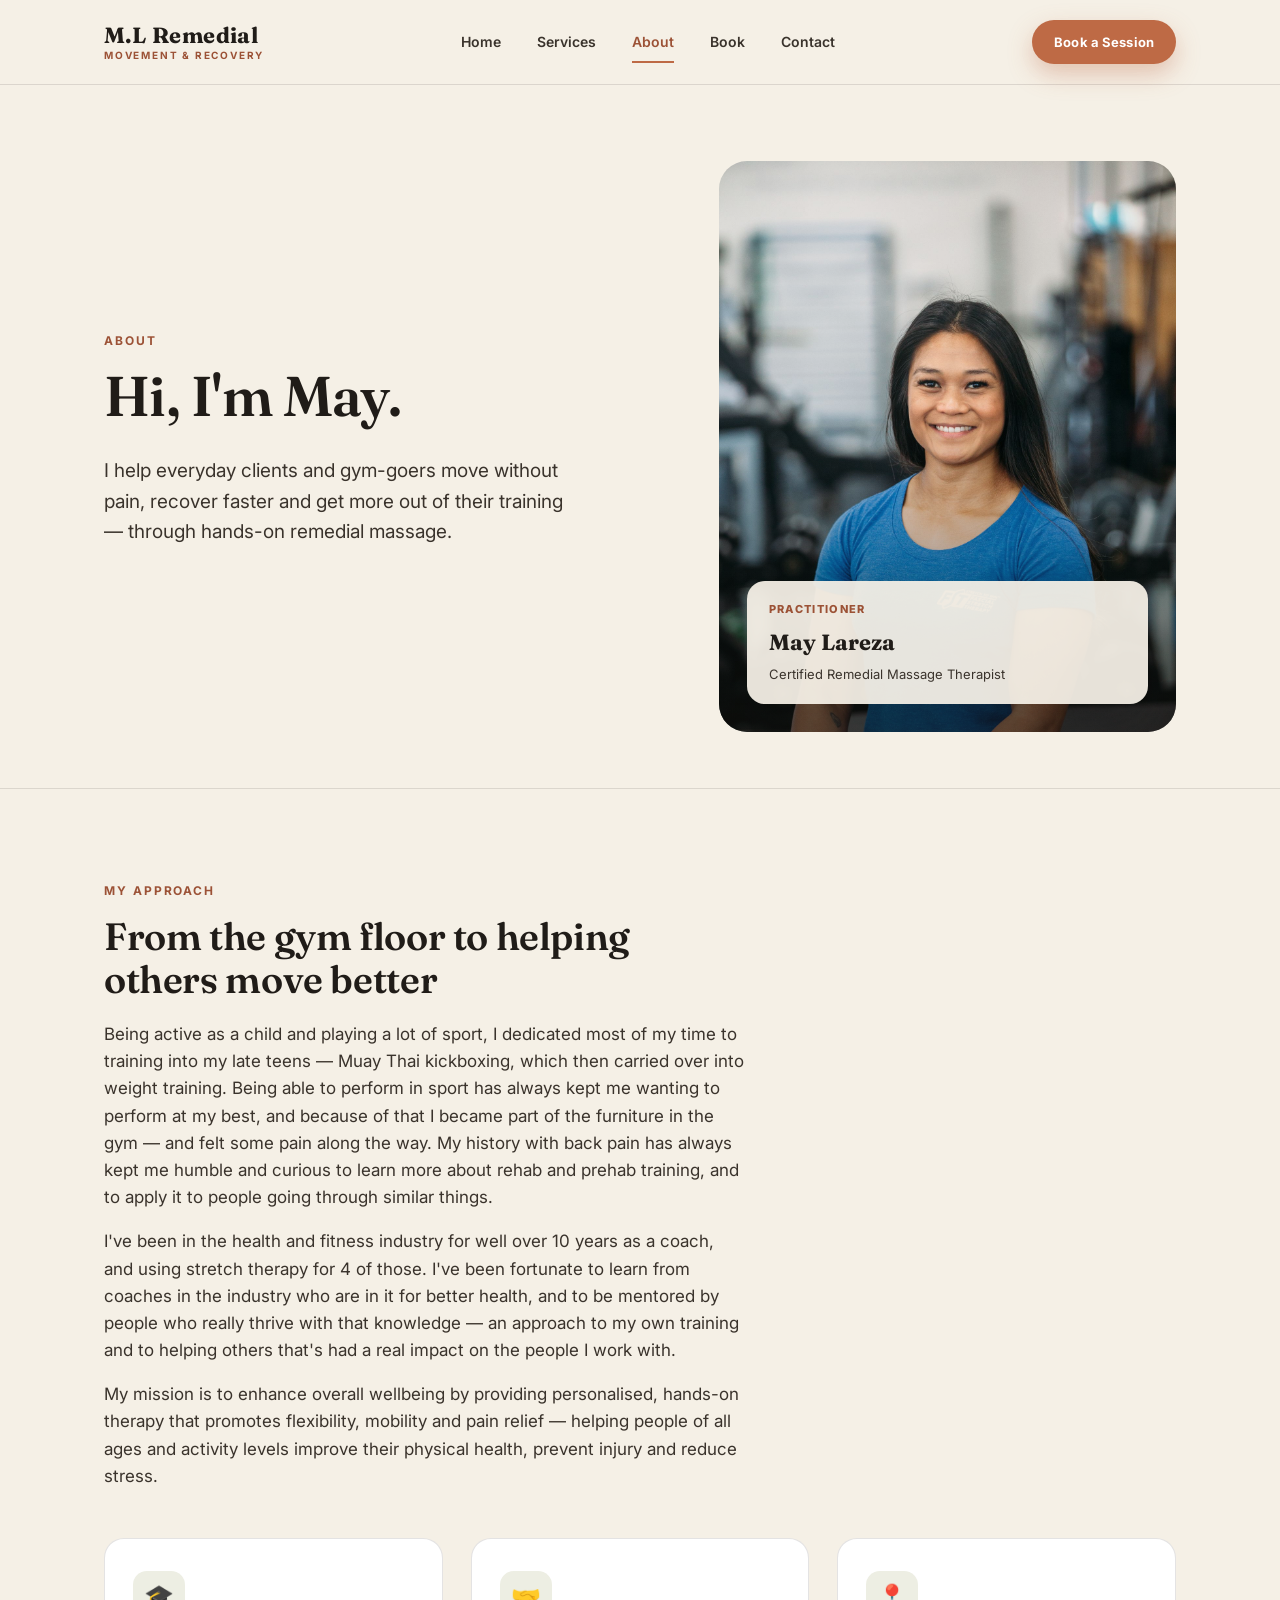
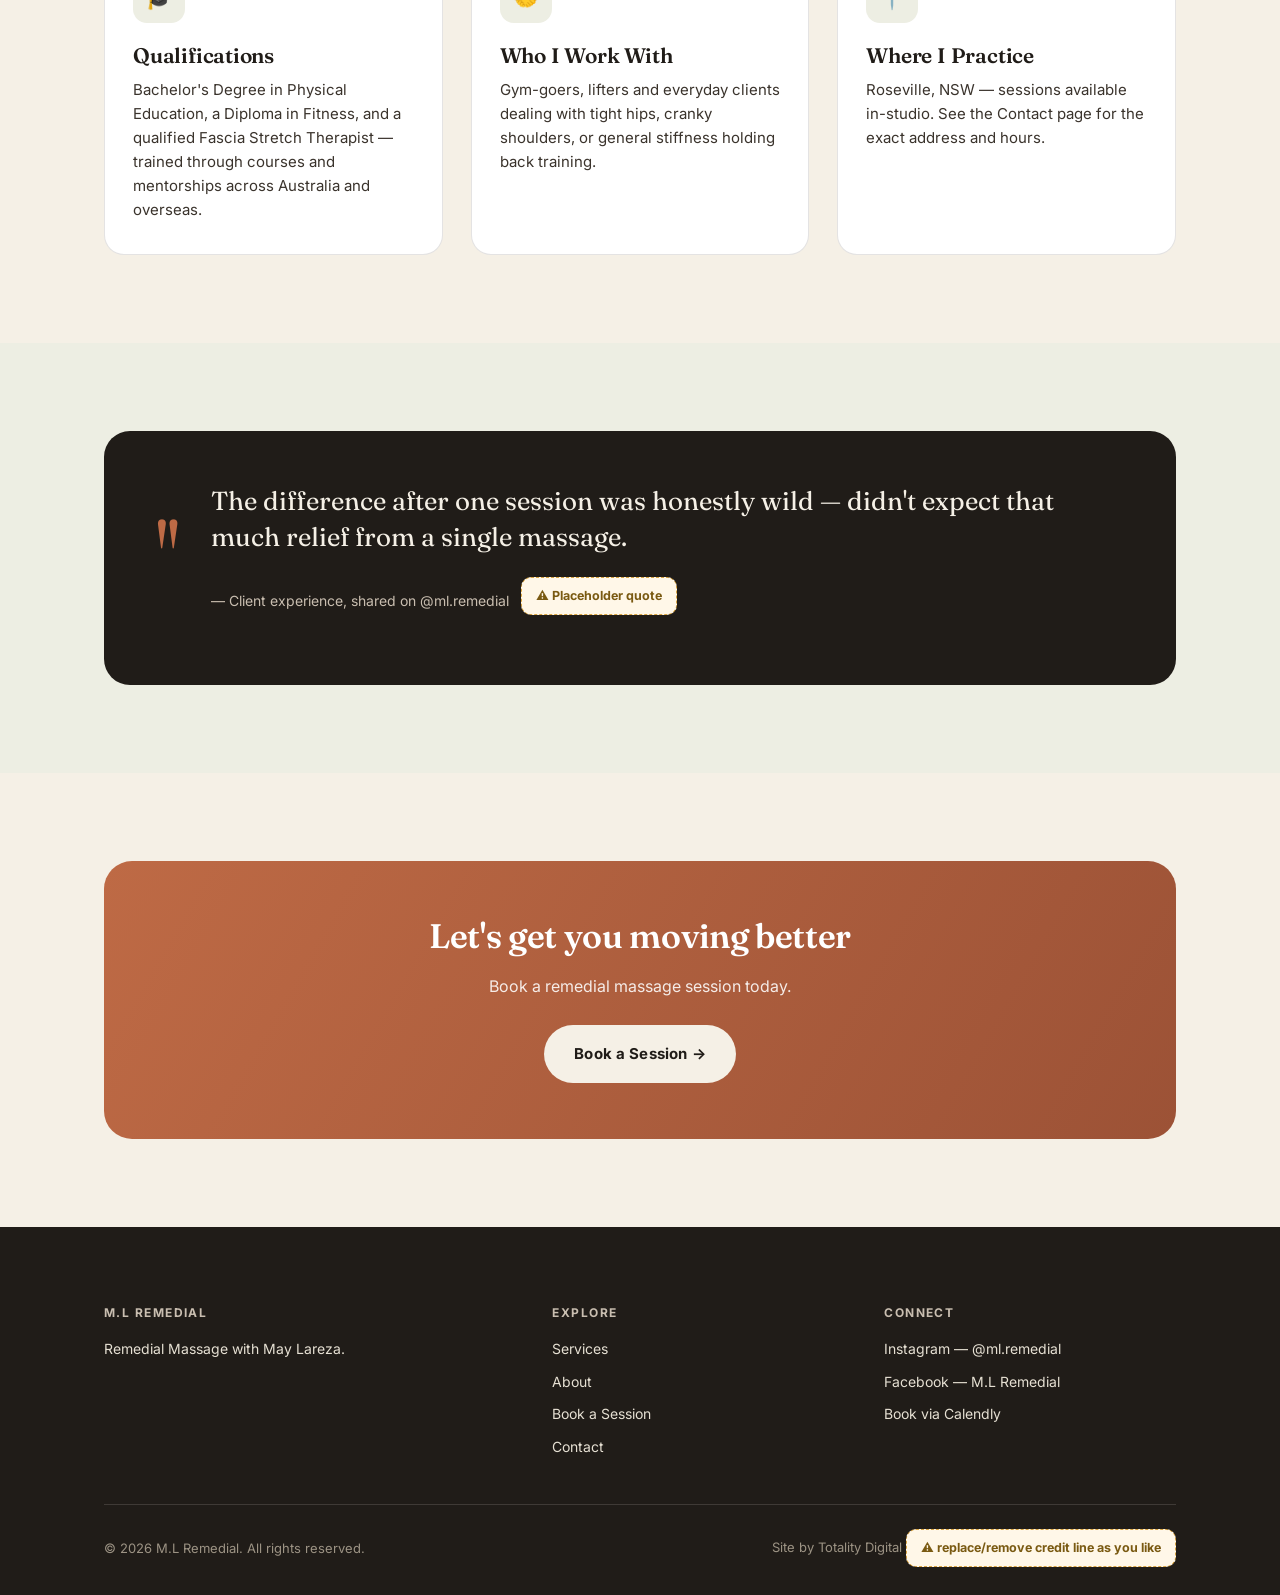
==== about.html @ e0b0c61e "Add May's real bio and real contact details" ====
<!DOCTYPE html>
<html lang="en">
<head>
<meta charset="UTF-8">
<meta name="viewport" content="width=device-width, initial-scale=1.0">
<title>About May Lareza — M.L Remedial</title>
<meta name="description" content="Meet May Lareza, certified remedial massage therapist behind M.L Remedial.">
<link rel="preconnect" href="https://fonts.googleapis.com">
<link rel="preconnect" href="https://fonts.gstatic.com" crossorigin>
<link href="https://fonts.googleapis.com/css2?family=Fraunces:wght@500;600;700&family=Inter:wght@400;500;600;700;800&display=swap" rel="stylesheet">
<link rel="stylesheet" href="css/style.css">
</head>
<body>

<header class="site-header">
  <div class="container">
    <a href="index.html" class="brand">
      <span class="brand-mark">M.L Remedial</span>
      <span class="brand-sub">Movement &amp; Recovery</span>
    </a>
    <nav class="nav">
      <a href="index.html">Home</a>
      <a href="services.html">Services</a>
      <a href="about.html">About</a>
      <a href="book.html">Book</a>
      <a href="contact.html">Contact</a>
    </nav>
    <div class="nav-cta">
      <a class="btn btn--primary btn--sm" href="book.html">Book a Session</a>
    </div>
    <button class="nav-toggle" aria-label="Toggle menu"><span></span><span></span><span></span></button>
  </div>
</header>

<section class="hero" style="padding-bottom:56px;">
  <div class="container">
    <div class="hero-copy">
      <span class="eyebrow">About</span>
      <h1>Hi, I'm May.</h1>
      <p class="lede">I help everyday clients and gym-goers move without pain, recover faster and get more out of their training — through hands-on remedial massage.</p>
    </div>
    <div class="hero-visual hero-visual--about">
      <div class="visual-card">
        <div class="vc-eyebrow">Practitioner</div>
        <div class="vc-title">May Lareza</div>
        <div class="vc-sub">Certified Remedial Massage Therapist</div>
      </div>
    </div>
  </div>
</section>

<section class="section section--line-top">
  <div class="container">
    <div class="section-head">
      <span class="eyebrow">My Approach</span>
      <h2>From the gym floor to helping others move better</h2>
      <p class="lede">
        Being active as a child and playing a lot of sport, I dedicated most of my time to training into my late teens —
        Muay Thai kickboxing, which then carried over into weight training. Being able to perform in sport has always kept me
        wanting to perform at my best, and because of that I became part of the furniture in the gym — and felt some pain
        along the way. My history with back pain has always kept me humble and curious to learn more about rehab and
        prehab training, and to apply it to people going through similar things.
      </p>
      <p class="lede">
        I've been in the health and fitness industry for well over 10 years as a coach, and using stretch therapy for
        4 of those. I've been fortunate to learn from coaches in the industry who are in it for better health, and to
        be mentored by people who really thrive with that knowledge — an approach to my own training and to helping
        others that's had a real impact on the people I work with.
      </p>
      <p class="lede">
        My mission is to enhance overall wellbeing by providing personalised, hands-on therapy that promotes flexibility,
        mobility and pain relief — helping people of all ages and activity levels improve their physical health, prevent
        injury and reduce stress.
      </p>
    </div>
    <div class="grid-3">
      <div class="card">
        <div class="icon-badge">🎓</div>
        <h3>Qualifications</h3>
        <p>Bachelor's Degree in Physical Education, a Diploma in Fitness, and a qualified Fascia Stretch Therapist — trained through courses and mentorships across Australia and overseas.</p>
      </div>
      <div class="card">
        <div class="icon-badge">🤝</div>
        <h3>Who I Work With</h3>
        <p>Gym-goers, lifters and everyday clients dealing with tight hips, cranky shoulders, or general stiffness holding back training.</p>
      </div>
      <div class="card">
        <div class="icon-badge">📍</div>
        <h3>Where I Practice</h3>
        <p>Roseville, NSW — sessions available in-studio. See the Contact page for the exact address and hours.</p>
      </div>
    </div>
  </div>
</section>

<section class="section section--sage">
  <div class="container">
    <div class="testimonial">
      <div class="quote-mark">"</div>
      <div>
        <blockquote>The difference after one session was honestly wild — didn't expect that much relief from a single massage.</blockquote>
        <cite>— Client experience, shared on @ml.remedial <span class="placeholder-note" style="margin-left:8px; vertical-align:middle;">⚠ Placeholder quote</span></cite>
      </div>
    </div>
  </div>
</section>

<section class="section">
  <div class="container">
    <div class="cta-band">
      <h2>Let's get you moving better</h2>
      <p>Book a remedial massage session today.</p>
      <a href="book.html" class="btn btn--light">Book a Session →</a>
    </div>
  </div>
</section>

<footer class="site-footer">
  <div class="container">
    <div class="footer-top">
      <div>
        <h5>M.L Remedial</h5>
        <p style="max-width:320px;">Remedial Massage with May Lareza.</p>
      </div>
      <div>
        <h5>Explore</h5>
        <a href="services.html">Services</a>
        <a href="about.html">About</a>
        <a href="book.html">Book a Session</a>
        <a href="contact.html">Contact</a>
      </div>
      <div>
        <h5>Connect</h5>
        <a href="https://instagram.com/ml.remedial" target="_blank" rel="noopener">Instagram — @ml.remedial</a>
        <a href="#" target="_blank" rel="noopener">Facebook — M.L Remedial</a>
        <a href="https://bit.ly/Calendly-MLRemedial" target="_blank" rel="noopener">Book via Calendly</a>
      </div>
    </div>
    <div class="footer-bottom">
      <span>© <span class="js-year">2026</span> M.L Remedial. All rights reserved.</span>
      <span>Site by Totality Digital <span class="placeholder-note" style="margin:0;">⚠ replace/remove credit line as you like</span></span>
    </div>
  </div>
</footer>

<script src="js/main.js"></script>
</body>
</html>
---- css/style.css ----
/* ============================================
   M.L Remedial — shared stylesheet
   Palette: cream / charcoal / terracotta / sage
   ============================================ */

:root{
  --cream:      #F5F0E6;
  --cream-2:    #EFE7D8;
  --charcoal:   #201C18;
  --charcoal-2: #3A332C;
  --terracotta: #BE6A45;
  --terracotta-dark: #9C5236;
  --sage:       #7C8B72;
  --sage-2:     #EDEEE3;
  --line:       rgba(32,28,24,0.12);
  --max: 1120px;
}

*{ box-sizing: border-box; }
html{ scroll-behavior: smooth; }
body{
  margin:0;
  background: var(--cream);
  color: var(--charcoal);
  font-family: 'Inter', Arial, Helvetica, sans-serif;
  font-size: 16px;
  line-height: 1.6;
  -webkit-font-smoothing: antialiased;
}
img{ max-width:100%; display:block; }
a{ color: inherit; text-decoration: none; }
h1,h2,h3,h4{
  font-family: 'Fraunces', Georgia, 'Times New Roman', serif;
  font-weight: 600;
  line-height: 1.15;
  margin: 0 0 0.5em;
  letter-spacing: -0.01em;
}
p{ margin: 0 0 1em; }
.container{
  max-width: var(--max);
  margin: 0 auto;
  padding: 0 24px;
}
.eyebrow{
  display:inline-block;
  font-size: 12px;
  font-weight: 700;
  letter-spacing: 0.16em;
  text-transform: uppercase;
  color: var(--terracotta-dark);
  margin-bottom: 14px;
}
.section{ padding: 88px 0; }
.section--tight{ padding: 56px 0; }
.section--dark{ background: var(--charcoal); color: var(--cream); }
.section--sage{ background: var(--sage-2); }
.section--line-top{ border-top: 1px solid var(--line); }

/* Buttons */
.btn{
  display:inline-flex;
  align-items:center;
  gap:10px;
  padding: 15px 28px;
  border-radius: 999px;
  font-weight: 700;
  font-size: 15px;
  letter-spacing: 0.01em;
  border: 2px solid transparent;
  cursor: pointer;
  transition: transform .15s ease, box-shadow .15s ease, background .15s ease, color .15s ease;
}
.btn:hover{ transform: translateY(-2px); }
.btn--primary{ background: var(--terracotta); color: #fff; box-shadow: 0 10px 24px rgba(190,106,69,0.35); }
.btn--primary:hover{ background: var(--terracotta-dark); }
.btn--dark{ background: var(--charcoal); color: var(--cream); }
.btn--dark:hover{ background: #000; }
.btn--outline{ background: transparent; border-color: currentColor; }
.btn--light{ background: var(--cream); color: var(--charcoal); }
.btn--block{ width:100%; justify-content:center; }
.btn--sm{ padding: 10px 20px; font-size: 13px; }

/* Header / nav */
.site-header{
  position: sticky; top:0; z-index: 100;
  background: rgba(245,240,230,0.92);
  backdrop-filter: blur(8px);
  border-bottom: 1px solid var(--line);
}
.site-header .container{
  display:flex; align-items:center; justify-content:space-between;
  height: 84px;
}
.brand{ display:flex; flex-direction:column; line-height:1; }
.brand .brand-mark{ font-family:'Fraunces', serif; font-weight:700; font-size:22px; letter-spacing:0.02em; }
.brand .brand-sub{ font-size: 10px; letter-spacing:0.18em; text-transform:uppercase; color: var(--terracotta-dark); margin-top:4px; font-weight:700; }

.nav{ display:flex; align-items:center; gap:36px; }
.nav a{ font-size: 14px; font-weight:600; color: var(--charcoal-2); position:relative; padding: 4px 0; }
.nav a.active, .nav a:hover{ color: var(--terracotta-dark); }
.nav a.active::after{
  content:""; position:absolute; left:0; right:0; bottom:-6px; height:2px; background: var(--terracotta);
}
.nav-cta{ display:flex; align-items:center; gap:14px; }

.nav-toggle{
  display:none; background:none; border:none; cursor:pointer; padding:8px;
}
.nav-toggle span{ display:block; width:24px; height:2px; background: var(--charcoal); margin: 5px 0; }

/* Hero */
.hero{
  padding: 76px 0 96px;
  position: relative;
  overflow: hidden;
}
.hero .container{
  display:grid;
  grid-template-columns: 1.1fr 0.9fr;
  gap: 56px;
  align-items:center;
}
.hero h1{ font-size: 56px; }
.hero .lede{ font-size: 19px; color: var(--charcoal-2); max-width: 480px; }
.hero-actions{ display:flex; gap:16px; flex-wrap:wrap; margin-top: 30px; }
.hero-tags{ display:flex; gap:10px; flex-wrap:wrap; margin-top: 34px; }
.tag-pill{
  font-size: 12px; font-weight:700; letter-spacing:0.04em; text-transform:uppercase;
  background: var(--cream-2); border:1px solid var(--line); padding: 9px 16px; border-radius: 999px;
  color: var(--charcoal-2);
}

.hero-visual{
  position:relative;
  aspect-ratio: 4/5;
  border-radius: 28px;
  background: linear-gradient(155deg, var(--terracotta) 0%, #C9835F 45%, var(--sage) 130%);
  background-size: cover;
  background-position: center;
  display:flex; align-items:flex-end;
  padding: 28px;
  overflow:hidden;
}
.hero-visual::before{
  content:""; position:absolute; inset:0;
  background:
    linear-gradient(180deg, rgba(20,17,14,0) 45%, rgba(20,17,14,0.62) 100%),
    radial-gradient(circle at 25% 12%, rgba(255,255,255,0.16), transparent 45%);
}
.hero-visual--home{ background-image: url('../images/hero-home.jpg'); background-position: 30% center; }
.hero-visual--about{ background-image: url('../images/hero-about.jpg'); background-position: center 15%; }
.hero-visual .visual-card{
  position:relative; z-index:2;
  background: rgba(245,240,230,0.94);
  border-radius: 18px;
  padding: 20px 22px;
  width:100%;
  box-shadow: 0 20px 40px rgba(0,0,0,0.18);
}
.hero-visual .visual-card .vc-eyebrow{ font-size:11px; font-weight:800; letter-spacing:0.12em; text-transform:uppercase; color:var(--terracotta-dark); }
.hero-visual .visual-card .vc-title{ font-family:'Fraunces',serif; font-size:22px; font-weight:700; margin: 6px 0 4px; }
.hero-visual .visual-card .vc-sub{ font-size:13px; color: var(--charcoal-2); }

/* Feature / service cards */
.grid-3{ display:grid; grid-template-columns: repeat(3, 1fr); gap: 28px; }
.grid-2{ display:grid; grid-template-columns: repeat(2, 1fr); gap: 28px; }
.card{
  background: #fff;
  border: 1px solid var(--line);
  border-radius: 20px;
  padding: 32px 28px;
}
.card .icon-badge{
  width: 52px; height:52px; border-radius: 14px;
  background: var(--sage-2);
  display:flex; align-items:center; justify-content:center;
  font-size: 24px; margin-bottom: 20px;
}
.card h3{ font-size: 21px; }
.card p{ color: var(--charcoal-2); font-size: 15px; margin-bottom: 0; }

.section-head{ max-width: 640px; margin: 0 0 48px; }
.section-head.center{ margin-left:auto; margin-right:auto; text-align:center; }
.section-head h2{ font-size: 38px; }
.section-head .lede{ color: var(--charcoal-2); font-size: 17px; }

/* Service detail rows (services page) */
.service-row{
  display:grid; grid-template-columns: 1.1fr 0.9fr;
  gap: 48px; align-items:center;
  padding: 56px 0;
}
.service-row + .service-row{ border-top: 1px solid var(--line); }
.service-row.reverse .service-copy{ order:2; }
.service-row.reverse .service-panel{ order:1; }
.service-copy .eyebrow{ margin-bottom: 10px; }
.service-copy h2{ font-size: 32px; }
.service-list{ list-style:none; padding:0; margin: 22px 0 0; }
.service-list li{
  display:flex; justify-content:space-between; gap: 16px;
  padding: 14px 0; border-bottom: 1px dashed var(--line);
  font-size: 15px;
}
.service-list li .dur{ color: var(--charcoal-2); font-size:13px; display:block; margin-top:2px; }
.service-list li .price{ font-weight:800; font-family:'Fraunces',serif; font-size:18px; white-space:nowrap; }
.service-panel{
  border-radius: 24px;
  padding: 36px;
  background: var(--sage-2);
  min-height: 260px;
  display:flex; flex-direction:column; justify-content:center;
}
.service-panel.alt{ background: var(--cream-2); }
.service-panel.dark{ background: var(--charcoal); color: var(--cream); }
.service-panel .sp-quote{ font-family:'Fraunces',serif; font-size:24px; line-height:1.35; }
.service-panel .sp-attr{ margin-top: 18px; font-size: 13px; font-weight:700; letter-spacing:0.04em; text-transform:uppercase; color: var(--terracotta-dark); }
.service-panel.dark .sp-attr{ color: #E6B79B; }
.service-panel--photo{
  position:relative;
  background:
    linear-gradient(200deg, rgba(20,17,14,0.18) 20%, rgba(20,17,14,0.82) 100%),
    url('../images/service-massage.jpg');
  background-size: cover;
  background-position: 62% center;
  color: var(--cream);
}
.service-panel--photo .sp-attr{ color: #E6B79B; }

/* Placeholder note */
.placeholder-note{
  display:inline-flex; align-items:center; gap:8px;
  background: #FFF7E8; border:1px dashed #D9A441; color:#7A5A12;
  font-size: 12.5px; font-weight:700; padding: 8px 14px; border-radius: 10px;
  margin: 6px 0 18px;
}

/* Testimonial */
.testimonial{
  background: var(--charcoal); color: var(--cream);
  border-radius: 26px; padding: 52px;
  display:grid; grid-template-columns: auto 1fr; gap: 32px; align-items:center;
}
.testimonial .quote-mark{ font-family:'Fraunces',serif; font-size: 90px; line-height:0.6; color: var(--terracotta); }
.testimonial blockquote{ margin:0 0 16px; font-family:'Fraunces',serif; font-size: 26px; line-height:1.4; }
.testimonial cite{ font-style:normal; font-size: 14px; color: #C9BEB0; }

/* Timeline / process */
.steps{ display:grid; grid-template-columns: repeat(4,1fr); gap: 24px; counter-reset: step; }
.step{ position:relative; padding-top: 8px; }
.step .num{
  font-family:'Fraunces',serif; font-size:15px; font-weight:700;
  width:36px; height:36px; border-radius:50%; background: var(--terracotta); color:#fff;
  display:flex; align-items:center; justify-content:center; margin-bottom: 16px;
}
.step h4{ font-size: 17px; }
.step p{ font-size: 14px; color: var(--charcoal-2); margin:0; }

/* Contact cards */
.contact-grid{ display:grid; grid-template-columns: 1.1fr 0.9fr; gap: 40px; }
.info-card{ background:#fff; border:1px solid var(--line); border-radius:20px; padding: 28px; margin-bottom:18px; }
.info-card h4{ font-size: 13px; text-transform:uppercase; letter-spacing:0.1em; color: var(--terracotta-dark); margin-bottom:8px; }
.info-card p, .info-card a{ font-size: 16px; }
.social-row{ display:flex; gap:14px; margin-top: 10px; }
.social-chip{
  display:flex; align-items:center; gap:8px;
  border:1px solid var(--line); border-radius: 999px; padding: 10px 18px; font-weight:700; font-size:14px;
  background:#fff;
}
.social-chip:hover{ border-color: var(--terracotta); color: var(--terracotta-dark); }

.map-block{
  border-radius:20px; overflow:hidden; min-height: 320px;
  background: linear-gradient(135deg, var(--sage-2), var(--cream-2));
  display:flex; align-items:center; justify-content:center;
  border: 1px dashed #B9C2AE; text-align:center; padding: 32px;
}

/* Booking page */
.book-options{ display:grid; grid-template-columns: repeat(2,1fr); gap: 28px; }
.book-card{
  background:#fff; border:1px solid var(--line); border-radius: 24px; padding: 36px;
  display:flex; flex-direction:column;
}
.book-card .book-icon{ font-size: 30px; margin-bottom: 16px; }
.book-card h3{ font-size:23px; }
.book-card p{ color: var(--charcoal-2); flex-grow:1; }
.book-card .btn{ margin-top: 18px; align-self:flex-start; }
.faq{ border-top:1px solid var(--line); }
.faq-item{ border-bottom:1px solid var(--line); padding: 22px 0; }
.faq-item h4{ font-size:17px; margin-bottom:8px; }
.faq-item p{ color: var(--charcoal-2); margin:0; font-size:15px; }

/* CTA band */
.cta-band{
  background: linear-gradient(120deg, var(--terracotta) 0%, var(--terracotta-dark) 100%);
  color: #fff; border-radius: 28px; padding: 56px; text-align:center;
}
.cta-band h2{ font-size: 34px; color:#fff; }
.cta-band p{ color: rgba(255,255,255,0.88); max-width: 520px; margin-left:auto; margin-right:auto; }
.cta-band .btn--light{ margin-top: 10px; }

/* Footer */
.site-footer{ background: var(--charcoal); color: var(--cream); padding: 56px 0 28px; }
.footer-top{ display:grid; grid-template-columns: 1.4fr 1fr 1fr; gap: 40px; padding-bottom: 36px; border-bottom: 1px solid rgba(245,240,230,0.14); }
.footer-top h5{ font-size: 12px; text-transform:uppercase; letter-spacing:0.12em; color:#C9BEB0; margin-bottom:16px; }
.footer-top a, .footer-top p{ display:block; font-size:14px; color: #E6E0D3; margin-bottom:10px; }
.footer-bottom{ display:flex; justify-content:space-between; align-items:center; padding-top: 24px; font-size:13px; color:#9C9384; flex-wrap:wrap; gap:12px; }

/* Responsive */
@media (max-width: 900px){
  .hero .container{ grid-template-columns: 1fr; }
  .hero h1{ font-size: 40px; }
  .hero-visual{ aspect-ratio: 16/10; }
  .grid-3{ grid-template-columns: 1fr; }
  .grid-2{ grid-template-columns: 1fr; }
  .service-row{ grid-template-columns: 1fr; padding: 40px 0; }
  .service-row.reverse .service-copy{ order:1; }
  .service-row.reverse .service-panel{ order:2; }
  .steps{ grid-template-columns: repeat(2,1fr); }
  .contact-grid{ grid-template-columns: 1fr; }
  .book-options{ grid-template-columns: 1fr; }
  .footer-top{ grid-template-columns: 1fr; gap: 24px; }
  .testimonial{ grid-template-columns: 1fr; text-align:center; padding: 36px 24px; }
  .testimonial .quote-mark{ display:none; }
  .nav{ position:fixed; top:84px; left:0; right:0; background: var(--cream); flex-direction:column; align-items:flex-start; padding: 20px 24px 28px; gap:18px; border-bottom:1px solid var(--line); transform: translateY(-8px); opacity:0; pointer-events:none; transition: all .18s ease; }
  .nav.open{ transform: translateY(0); opacity:1; pointer-events:auto; }
  .nav-cta{ display:none; }
  .nav-toggle{ display:block; }
  .cta-band{ padding: 40px 24px; }
}
@media (max-width: 560px){
  .hero h1{ font-size: 32px; }
  .section{ padding: 60px 0; }
  .section-head h2{ font-size: 30px; }
  .steps{ grid-template-columns: 1fr; }
}
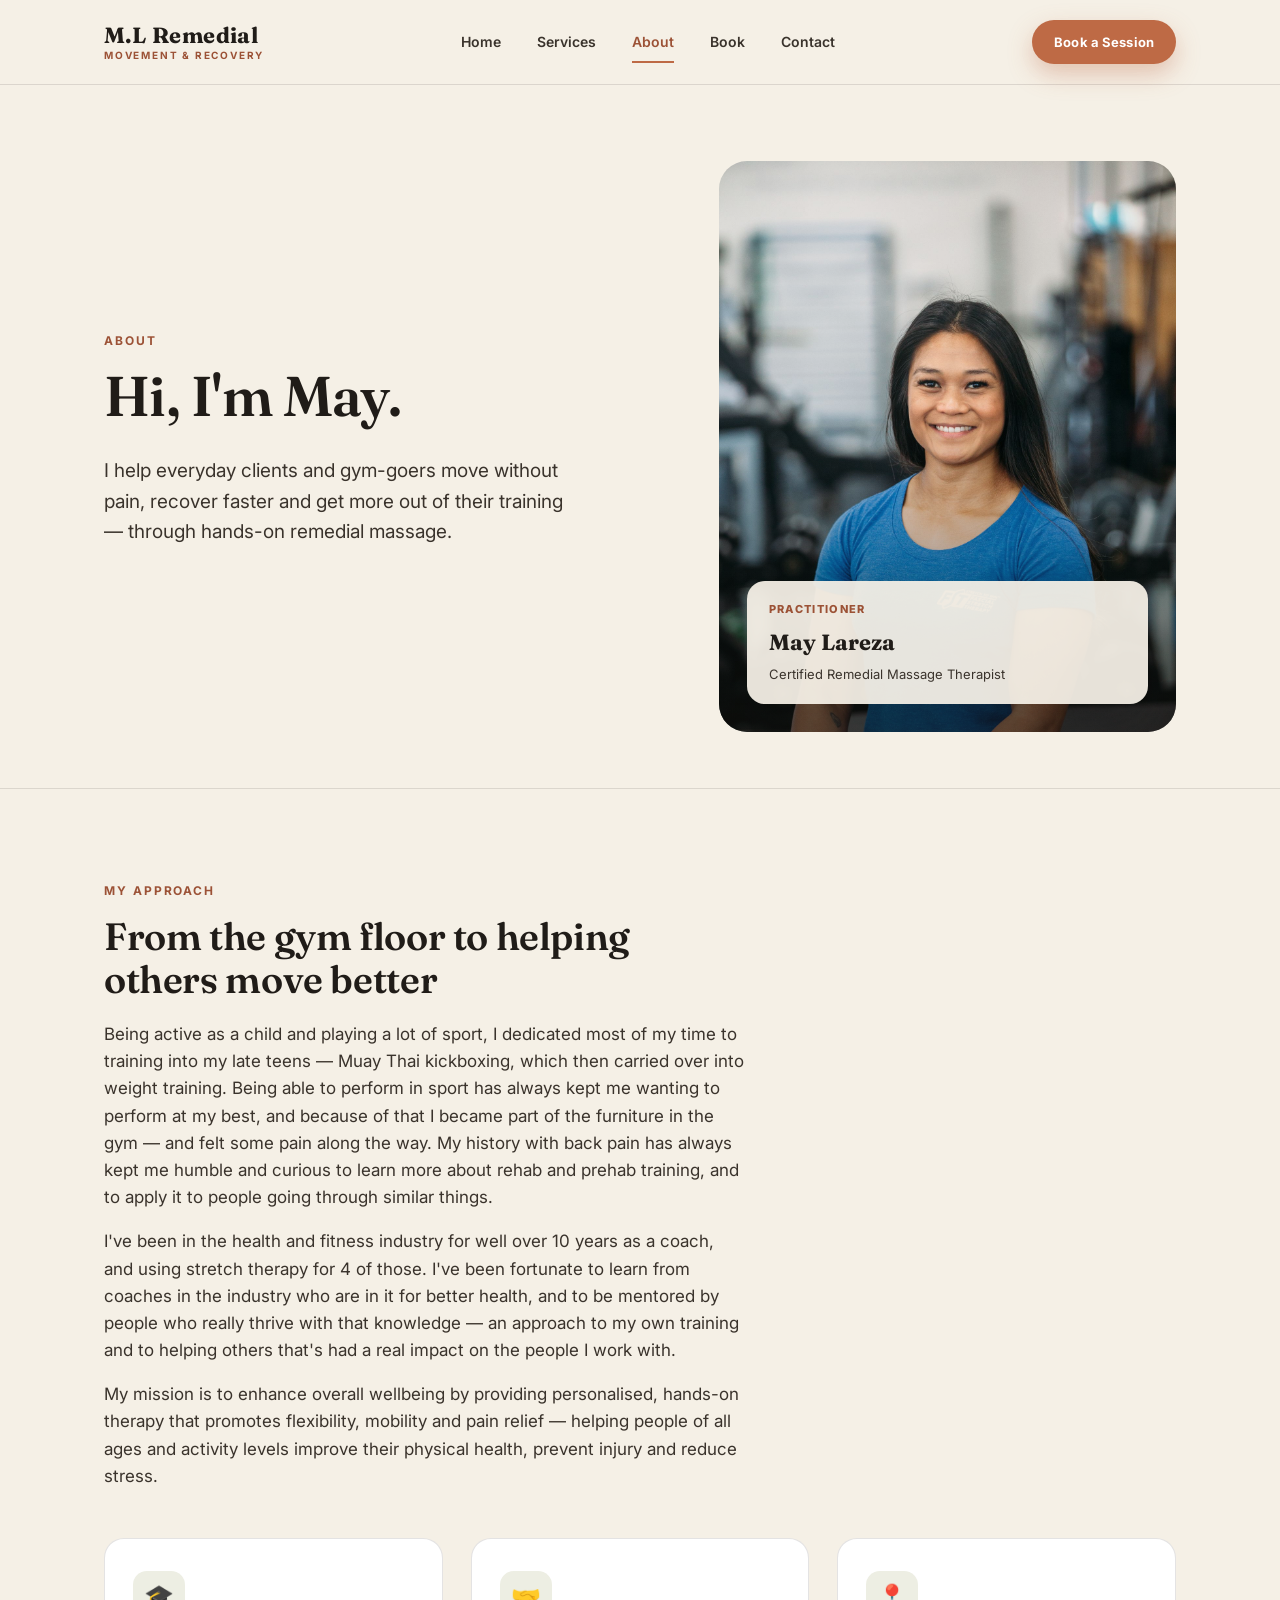
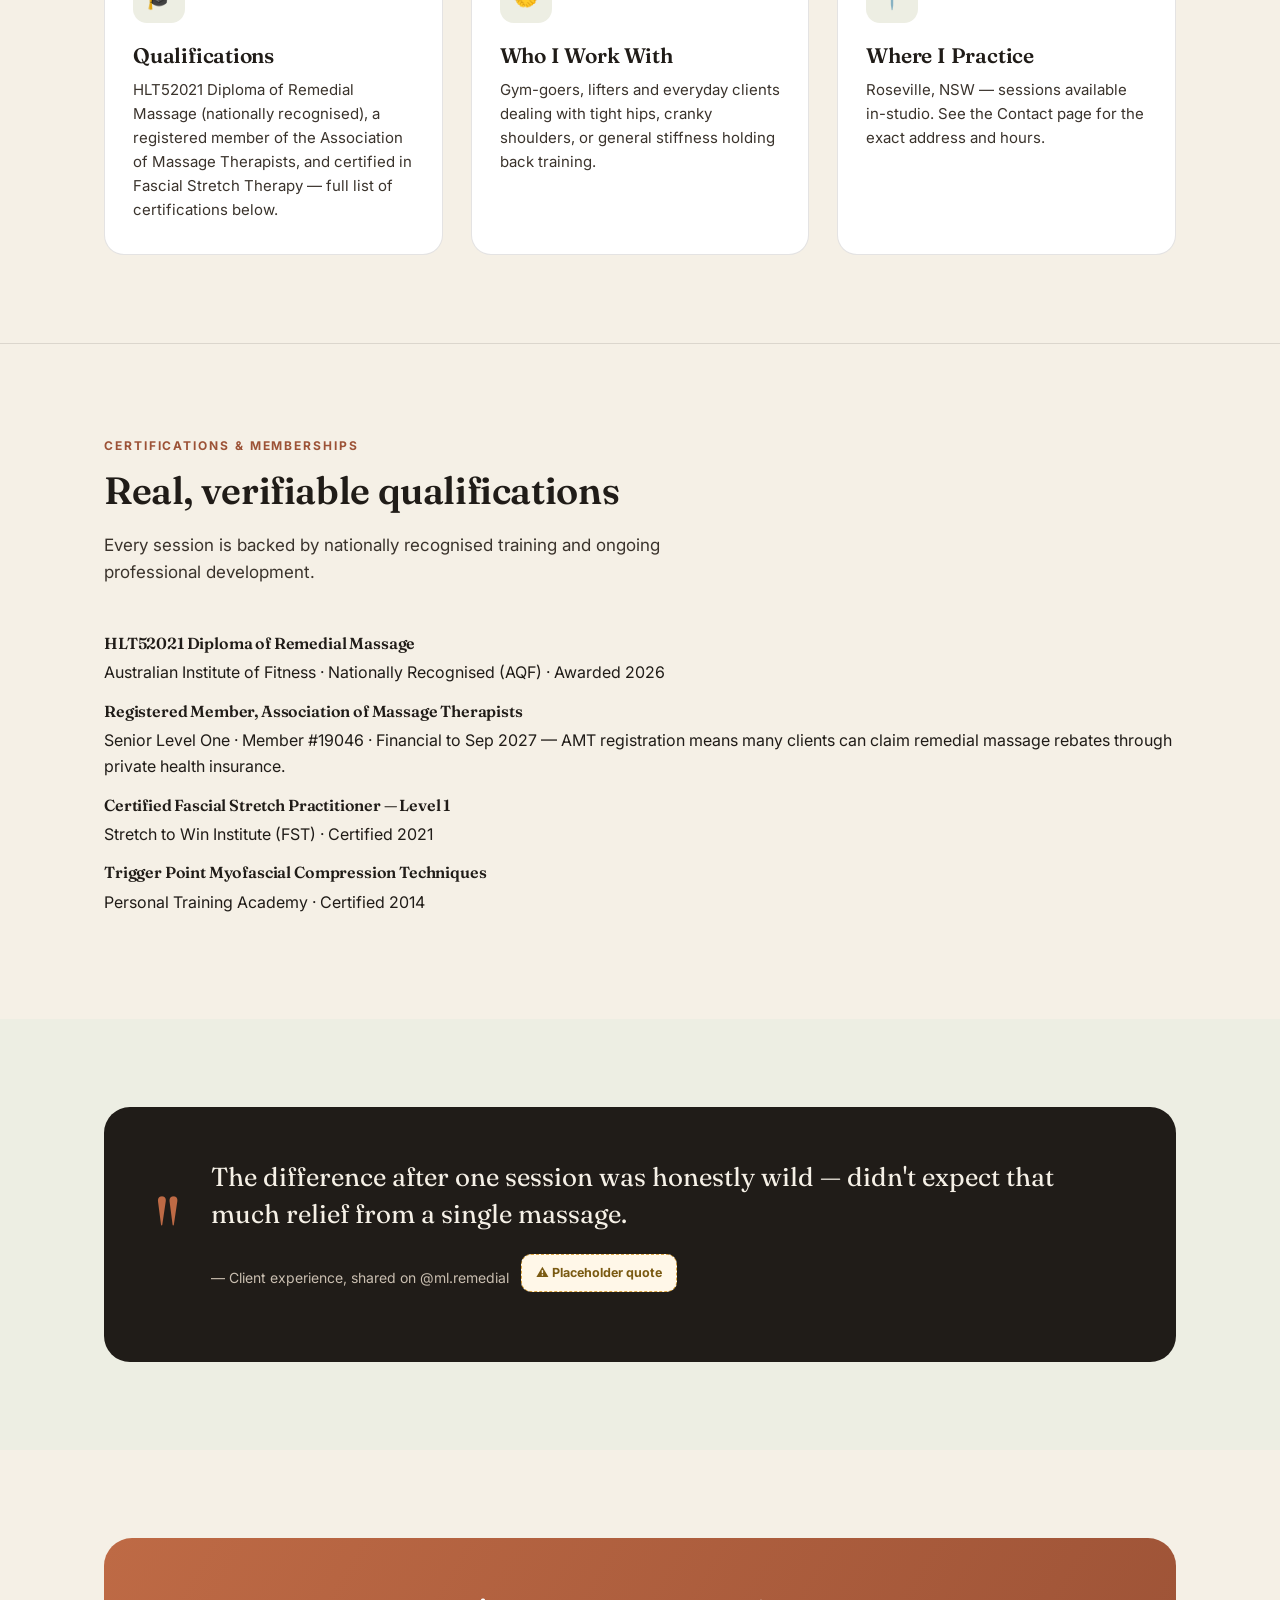
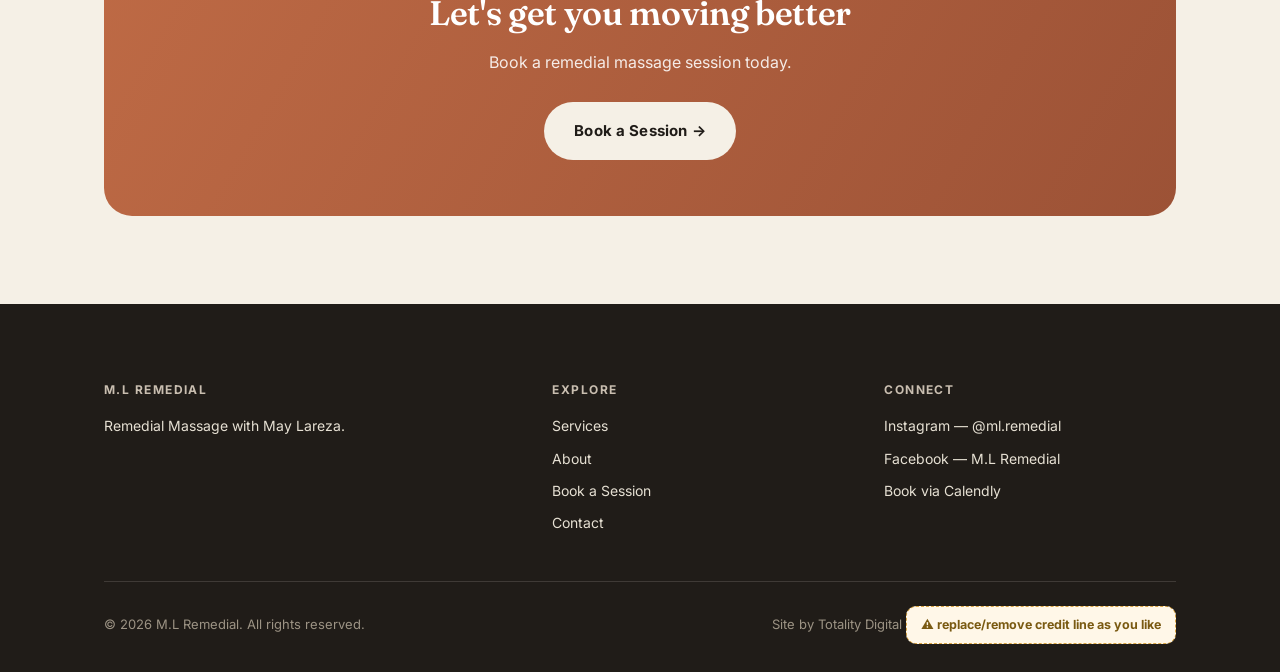
==== commit 4a93a47f: "Add May's real certifications and memberships to the About page" ====
--- a/about.html
+++ b/about.html
@@ -77,7 +77,7 @@
       <div class="card">
         <div class="icon-badge">🎓</div>
         <h3>Qualifications</h3>
-        <p>Bachelor's Degree in Physical Education, a Diploma in Fitness, and a qualified Fascia Stretch Therapist — trained through courses and mentorships across Australia and overseas.</p>
+        <p>HLT52021 Diploma of Remedial Massage (nationally recognised), a registered member of the Association of Massage Therapists, and certified in Fascial Stretch Therapy — full list of certifications below.</p>
       </div>
       <div class="card">
         <div class="icon-badge">🤝</div>
@@ -88,6 +88,34 @@
         <div class="icon-badge">📍</div>
         <h3>Where I Practice</h3>
         <p>Roseville, NSW — sessions available in-studio. See the Contact page for the exact address and hours.</p>
+      </div>
+    </div>
+  </div>
+</section>
+
+<section class="section section--line-top">
+  <div class="container">
+    <div class="section-head">
+      <span class="eyebrow">Certifications &amp; Memberships</span>
+      <h2>Real, verifiable qualifications</h2>
+      <p class="lede">Every session is backed by nationally recognised training and ongoing professional development.</p>
+    </div>
+    <div class="certs-grid">
+      <div class="cert-item">
+        <h4>HLT52021 Diploma of Remedial Massage</h4>
+        <p>Australian Institute of Fitness · Nationally Recognised (AQF) · Awarded 2026</p>
+      </div>
+      <div class="cert-item">
+        <h4>Registered Member, Association of Massage Therapists</h4>
+        <p>Senior Level One · Member #19046 · Financial to Sep 2027 — AMT registration means many clients can claim remedial massage rebates through private health insurance.</p>
+      </div>
+      <div class="cert-item">
+        <h4>Certified Fascial Stretch Practitioner — Level 1</h4>
+        <p>Stretch to Win Institute (FST) · Certified 2021</p>
+      </div>
+      <div class="cert-item">
+        <h4>Trigger Point Myofascial Compression Techniques</h4>
+        <p>Personal Training Academy · Certified 2014</p>
       </div>
     </div>
   </div>
--- a/css/style.css
+++ b/css/style.css
@@ -311,7 +311,7 @@
 @media (max-width: 900px){
   .hero .container{ grid-template-columns: 1fr; }
   .hero h1{ font-size: 40px; }
-  .hero-visual{ aspect-ratio: 16/10; }
+  .hero-visual{ aspect-ratio: 3/4; }
   .grid-3{ grid-template-columns: 1fr; }
   .grid-2{ grid-template-columns: 1fr; }
   .service-row{ grid-template-columns: 1fr; padding: 40px 0; }
@@ -334,4 +334,8 @@
   .section{ padding: 60px 0; }
   .section-head h2{ font-size: 30px; }
   .steps{ grid-template-columns: 1fr; }
-}
+  .hero-visual{ aspect-ratio: 4/5; padding: 18px; }
+  .hero-visual .visual-card{ padding: 14px 16px; }
+  .hero-visual .visual-card .vc-title{ font-size: 19px; margin: 4px 0 3px; }
+  .hero-visual .visual-card .vc-sub{ font-size: 12px; }
+}
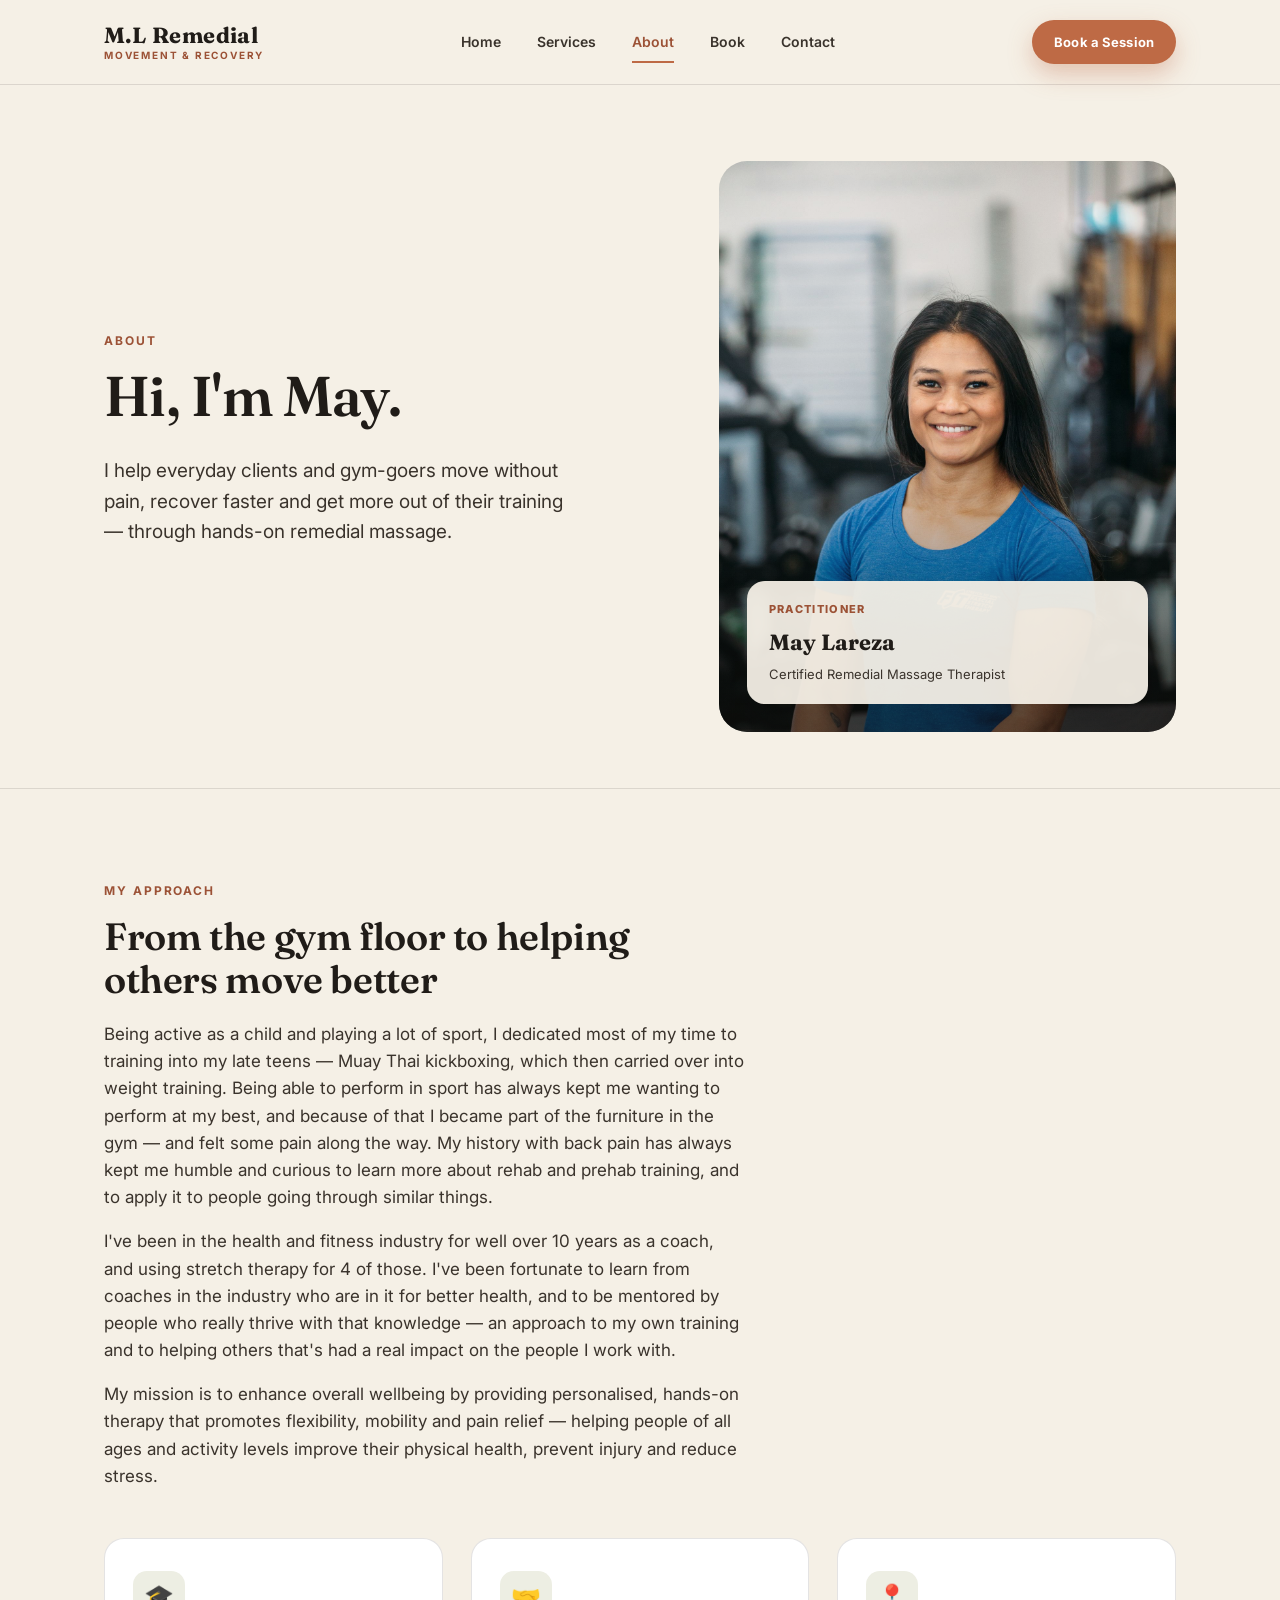
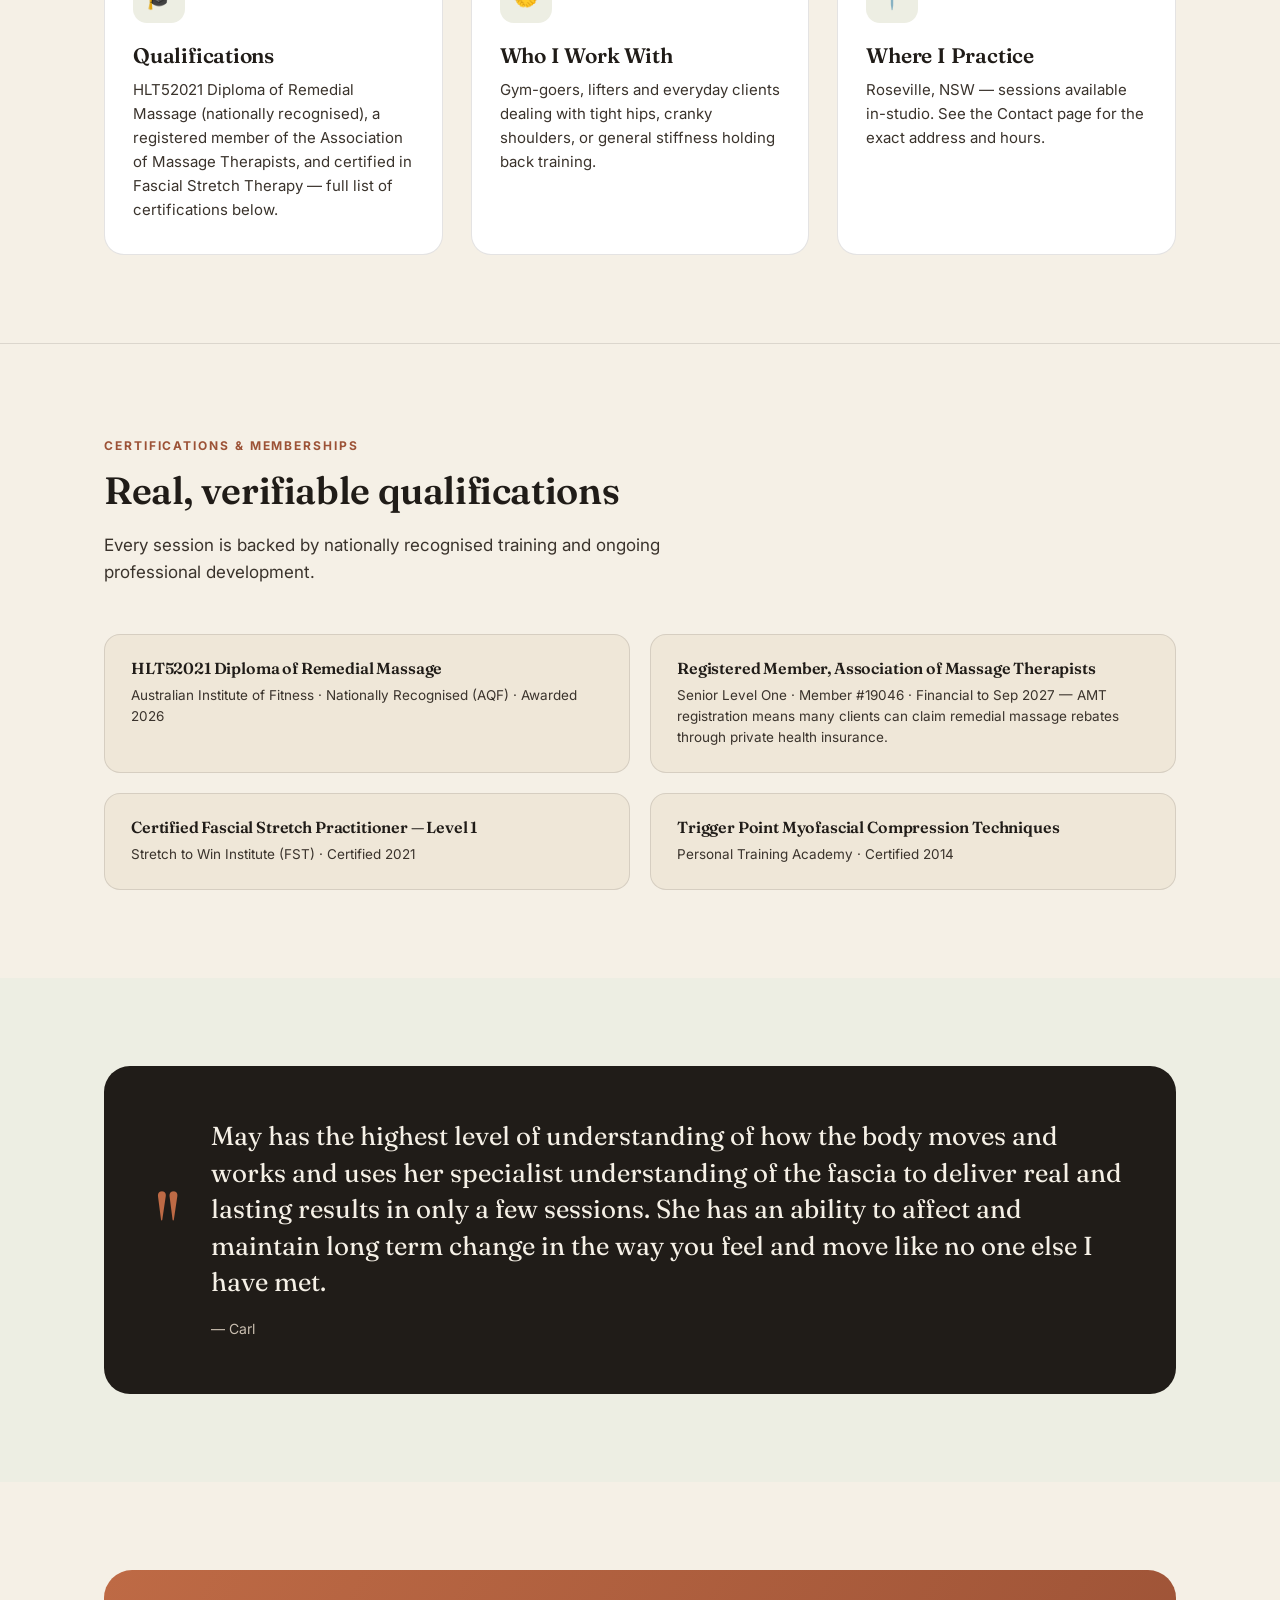
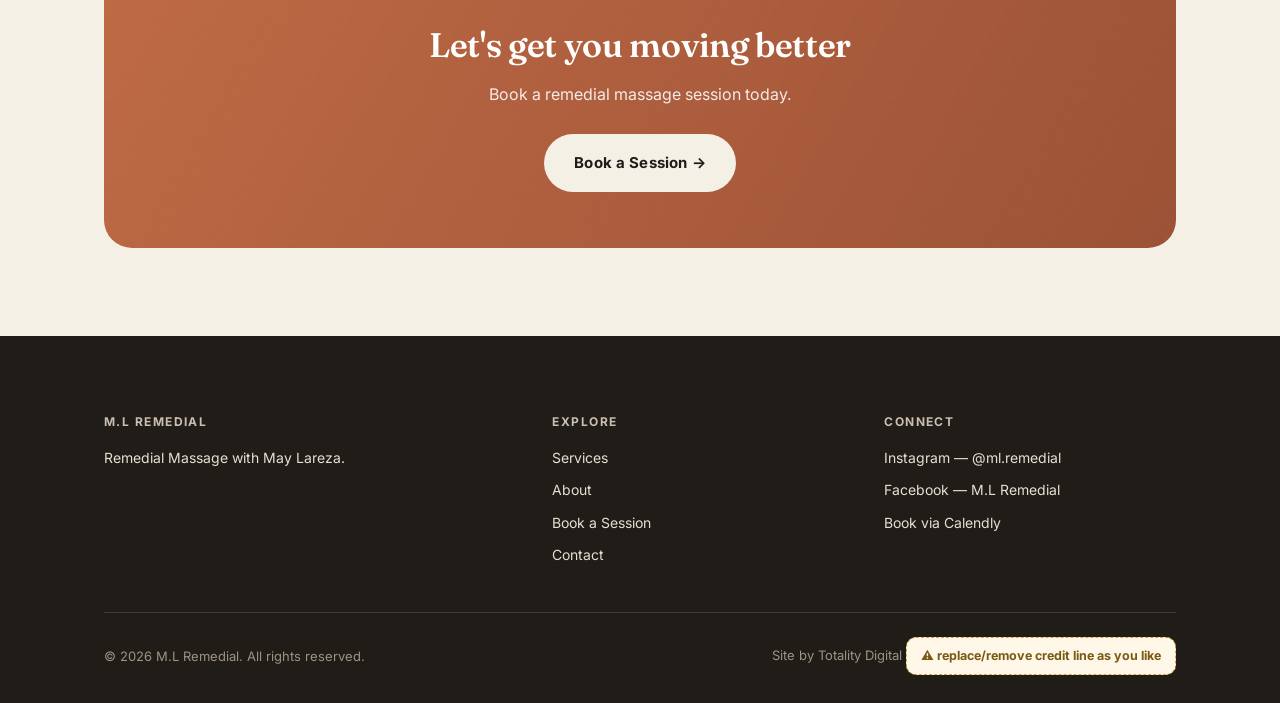
==== commit 151626a5: "Update testimonial quote in about.html" ====
--- a/about.html
+++ b/about.html
@@ -126,8 +126,8 @@
     <div class="testimonial">
       <div class="quote-mark">"</div>
       <div>
-        <blockquote>The difference after one session was honestly wild — didn't expect that much relief from a single massage.</blockquote>
-        <cite>— Client experience, shared on @ml.remedial <span class="placeholder-note" style="margin-left:8px; vertical-align:middle;">⚠ Placeholder quote</span></cite>
+        <blockquote>May has the highest level of understanding of how the body moves and works and uses her specialist understanding of the fascia to deliver real and lasting results in only a few sessions. She has an ability to affect and maintain long term change in the way you feel and move like no one else I have met.</blockquote>
+        <cite>— Carl</cite>
       </div>
     </div>
   </div>
--- a/css/style.css
+++ b/css/style.css
@@ -180,6 +180,17 @@
 .card h3{ font-size: 21px; }
 .card p{ color: var(--charcoal-2); font-size: 15px; margin-bottom: 0; }
 
+/* Certifications & memberships */
+.certs-grid{ display:grid; grid-template-columns: repeat(2, 1fr); gap: 20px; }
+.cert-item{
+  background: var(--cream-2);
+  border: 1px solid var(--line);
+  border-radius: 16px;
+  padding: 24px 26px;
+}
+.cert-item h4{ font-size: 16px; margin: 0 0 8px; font-family:'Fraunces',serif; font-weight:600; }
+.cert-item p{ font-size: 13.5px; color: var(--charcoal-2); margin: 0; line-height:1.55; }
+
 .section-head{ max-width: 640px; margin: 0 0 48px; }
 .section-head.center{ margin-left:auto; margin-right:auto; text-align:center; }
 .section-head h2{ font-size: 38px; }
@@ -314,6 +325,7 @@
   .hero-visual{ aspect-ratio: 3/4; }
   .grid-3{ grid-template-columns: 1fr; }
   .grid-2{ grid-template-columns: 1fr; }
+  .certs-grid{ grid-template-columns: 1fr; }
   .service-row{ grid-template-columns: 1fr; padding: 40px 0; }
   .service-row.reverse .service-copy{ order:1; }
   .service-row.reverse .service-panel{ order:2; }
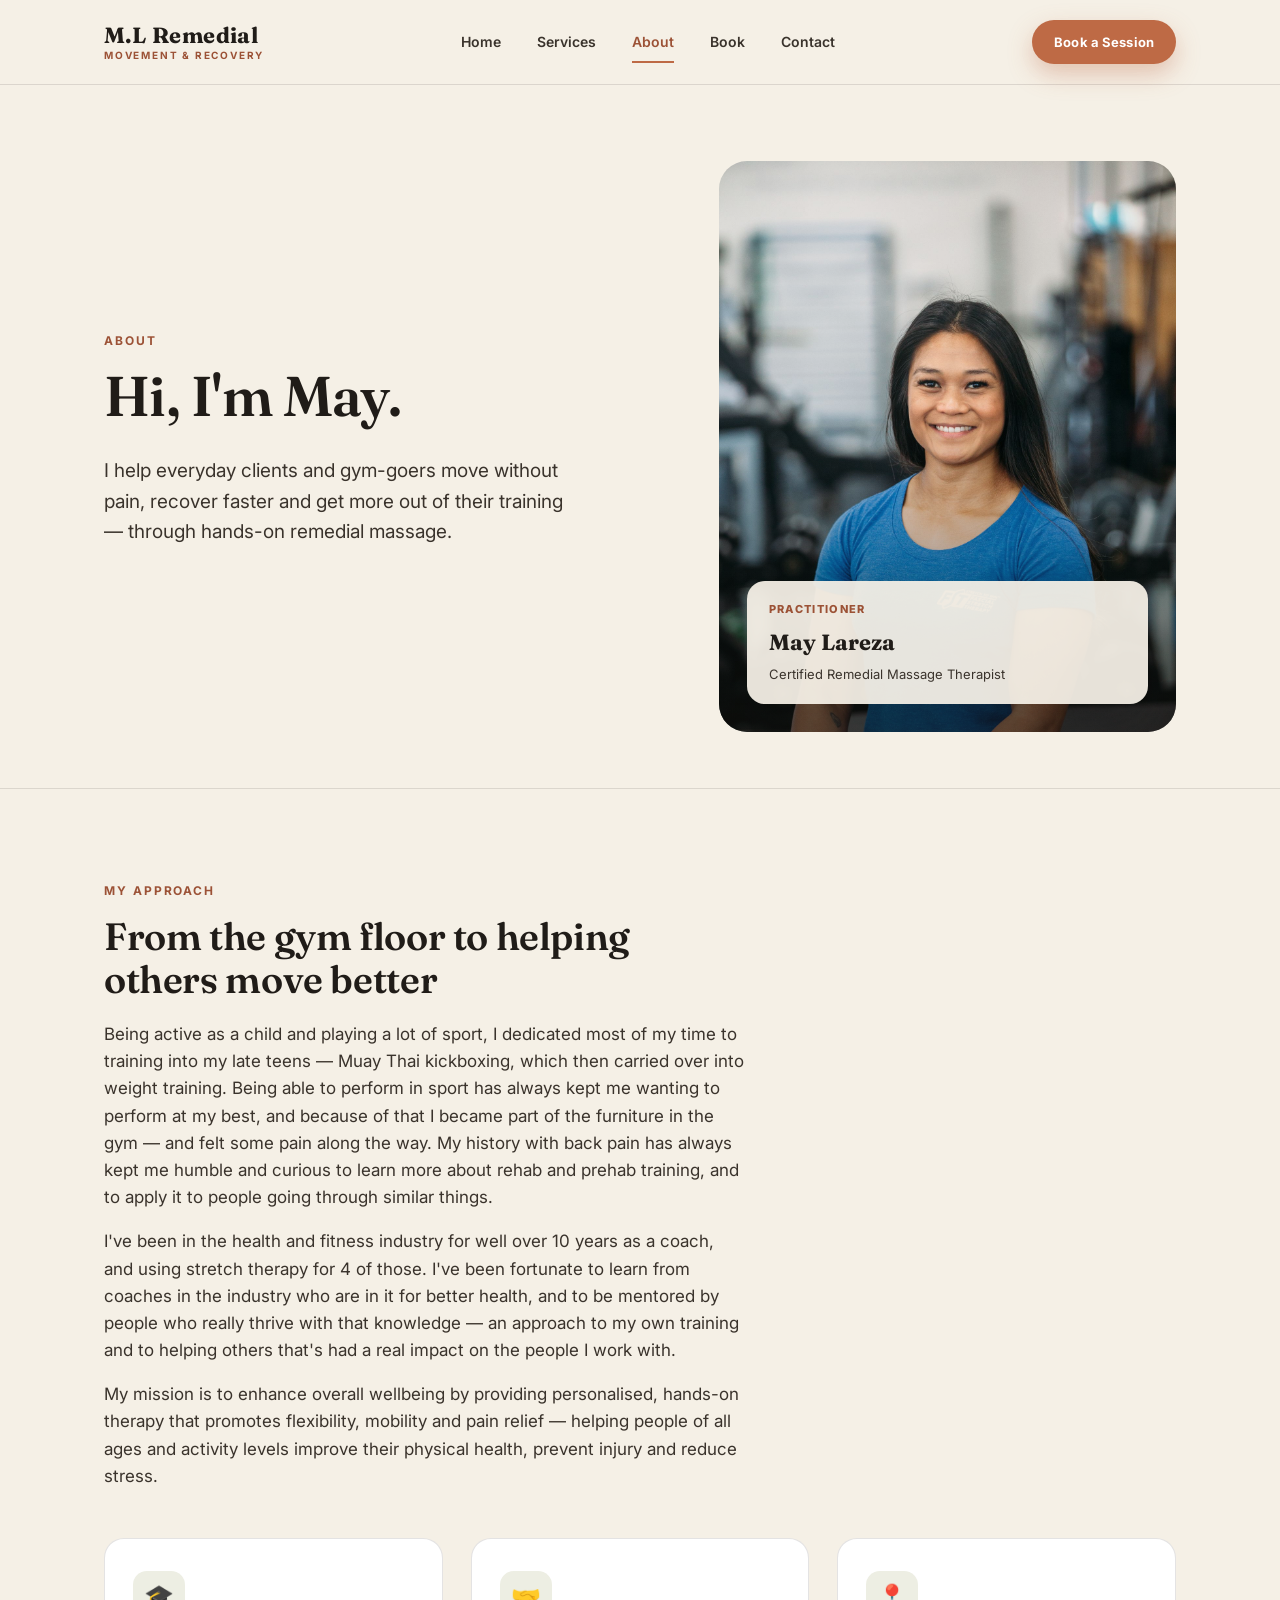
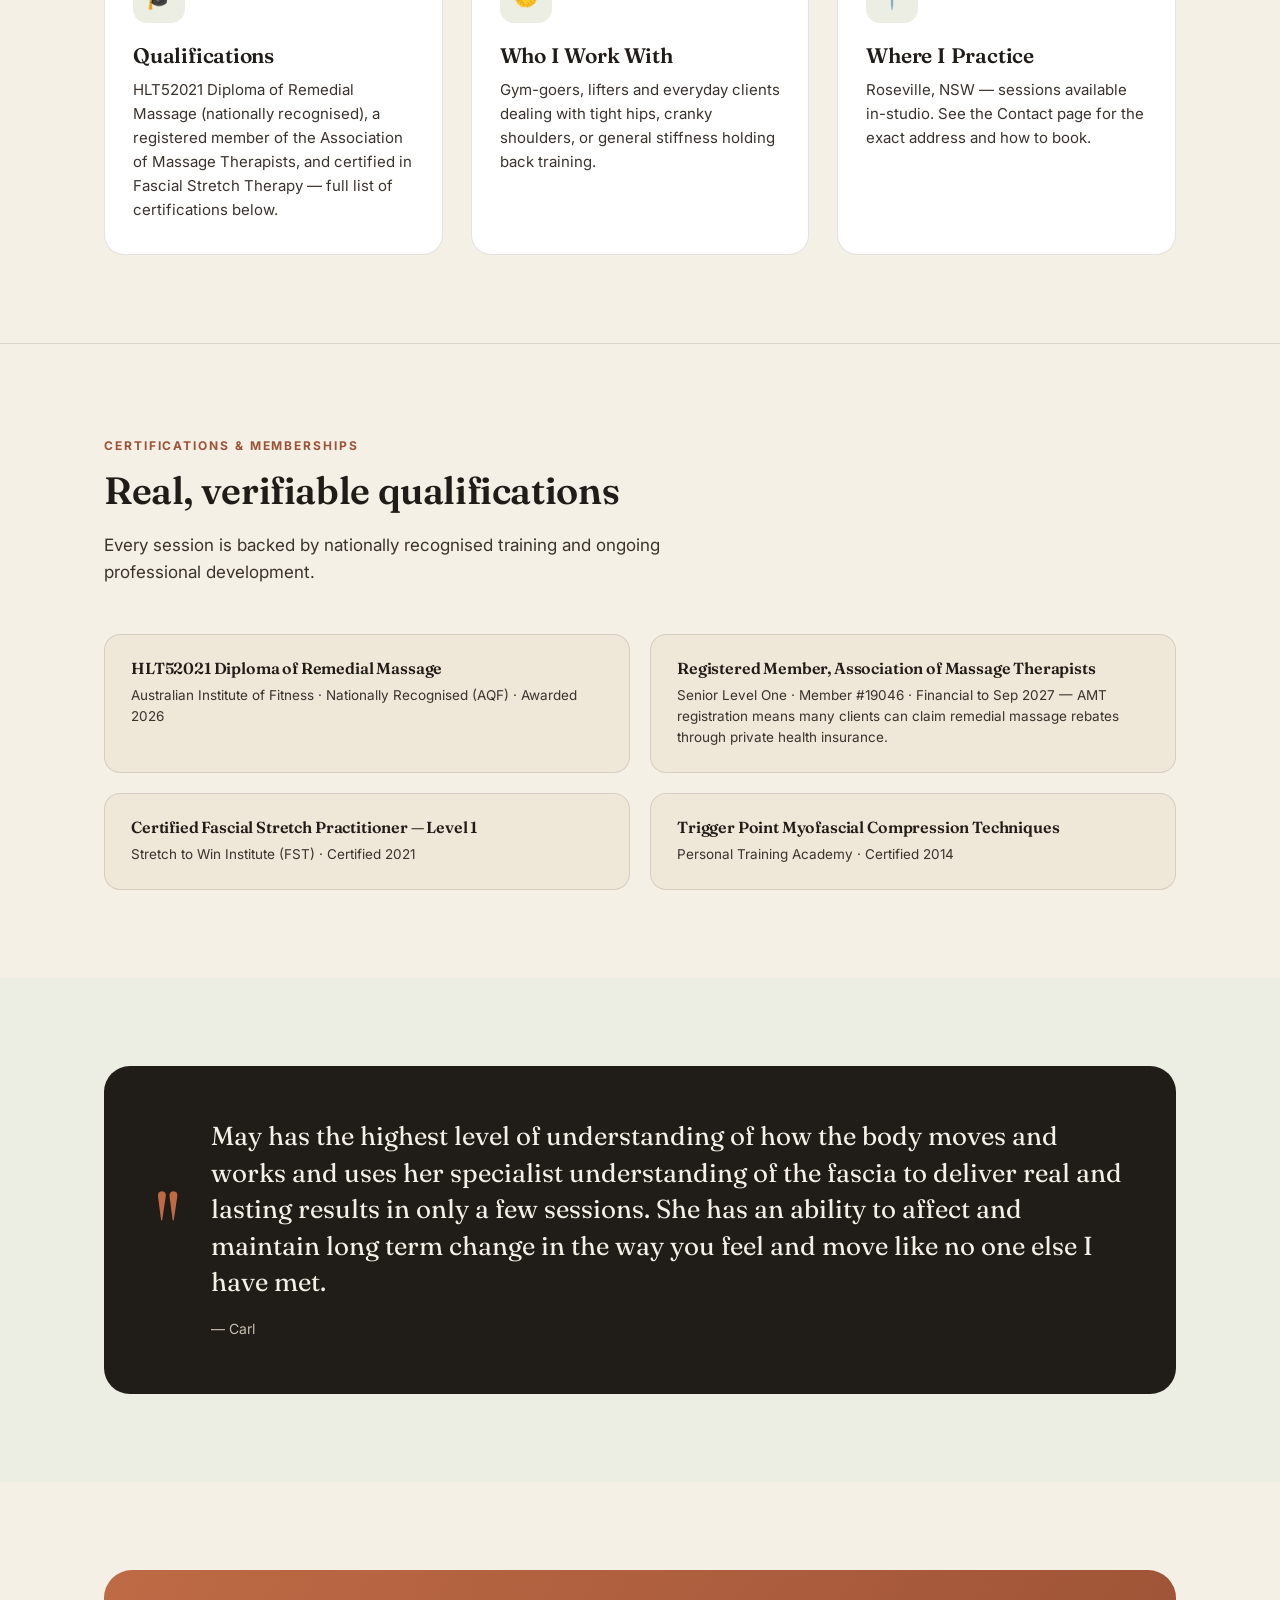
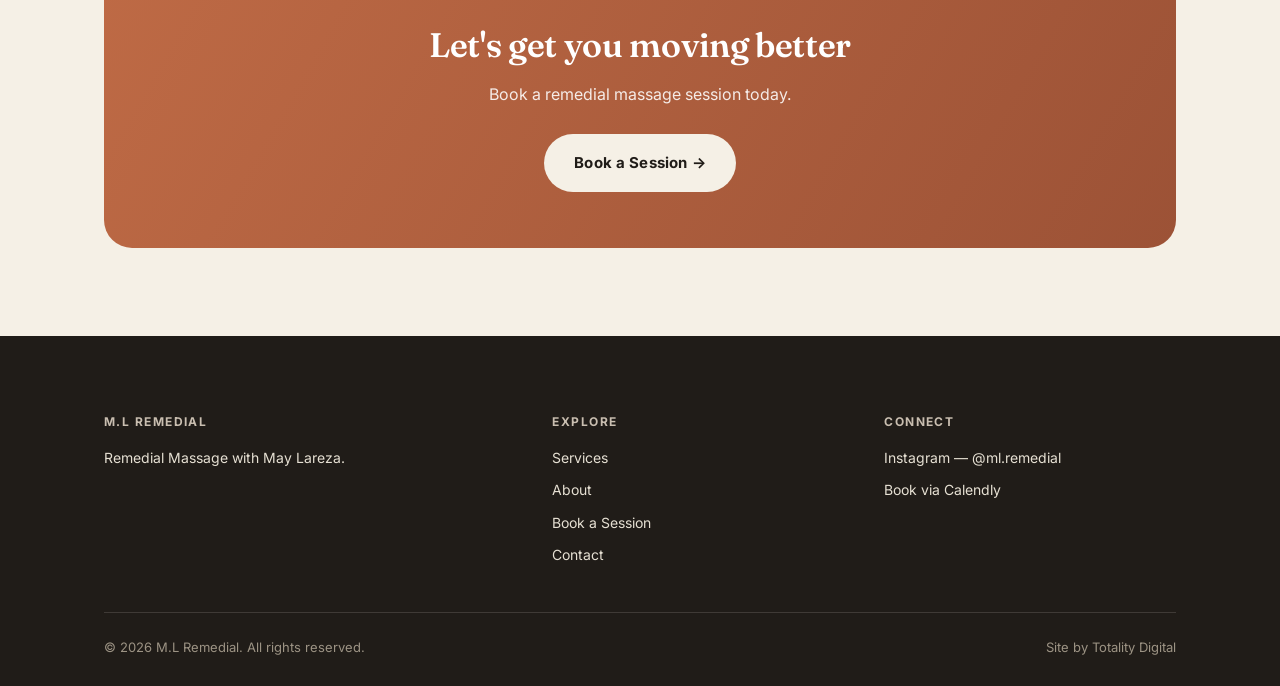
==== commit 9db80203: "Add files via upload" ====
--- a/about.html
+++ b/about.html
@@ -87,7 +87,7 @@
       <div class="card">
         <div class="icon-badge">📍</div>
         <h3>Where I Practice</h3>
-        <p>Roseville, NSW — sessions available in-studio. See the Contact page for the exact address and hours.</p>
+        <p>Roseville, NSW — sessions available in-studio. See the Contact page for the exact address and how to book.</p>
       </div>
     </div>
   </div>
@@ -160,13 +160,12 @@
       <div>
         <h5>Connect</h5>
         <a href="https://instagram.com/ml.remedial" target="_blank" rel="noopener">Instagram — @ml.remedial</a>
-        <a href="#" target="_blank" rel="noopener">Facebook — M.L Remedial</a>
         <a href="https://bit.ly/Calendly-MLRemedial" target="_blank" rel="noopener">Book via Calendly</a>
       </div>
     </div>
     <div class="footer-bottom">
       <span>© <span class="js-year">2026</span> M.L Remedial. All rights reserved.</span>
-      <span>Site by Totality Digital <span class="placeholder-note" style="margin:0;">⚠ replace/remove credit line as you like</span></span>
+      <span>Site by Totality Digital</span>
     </div>
   </div>
 </footer>
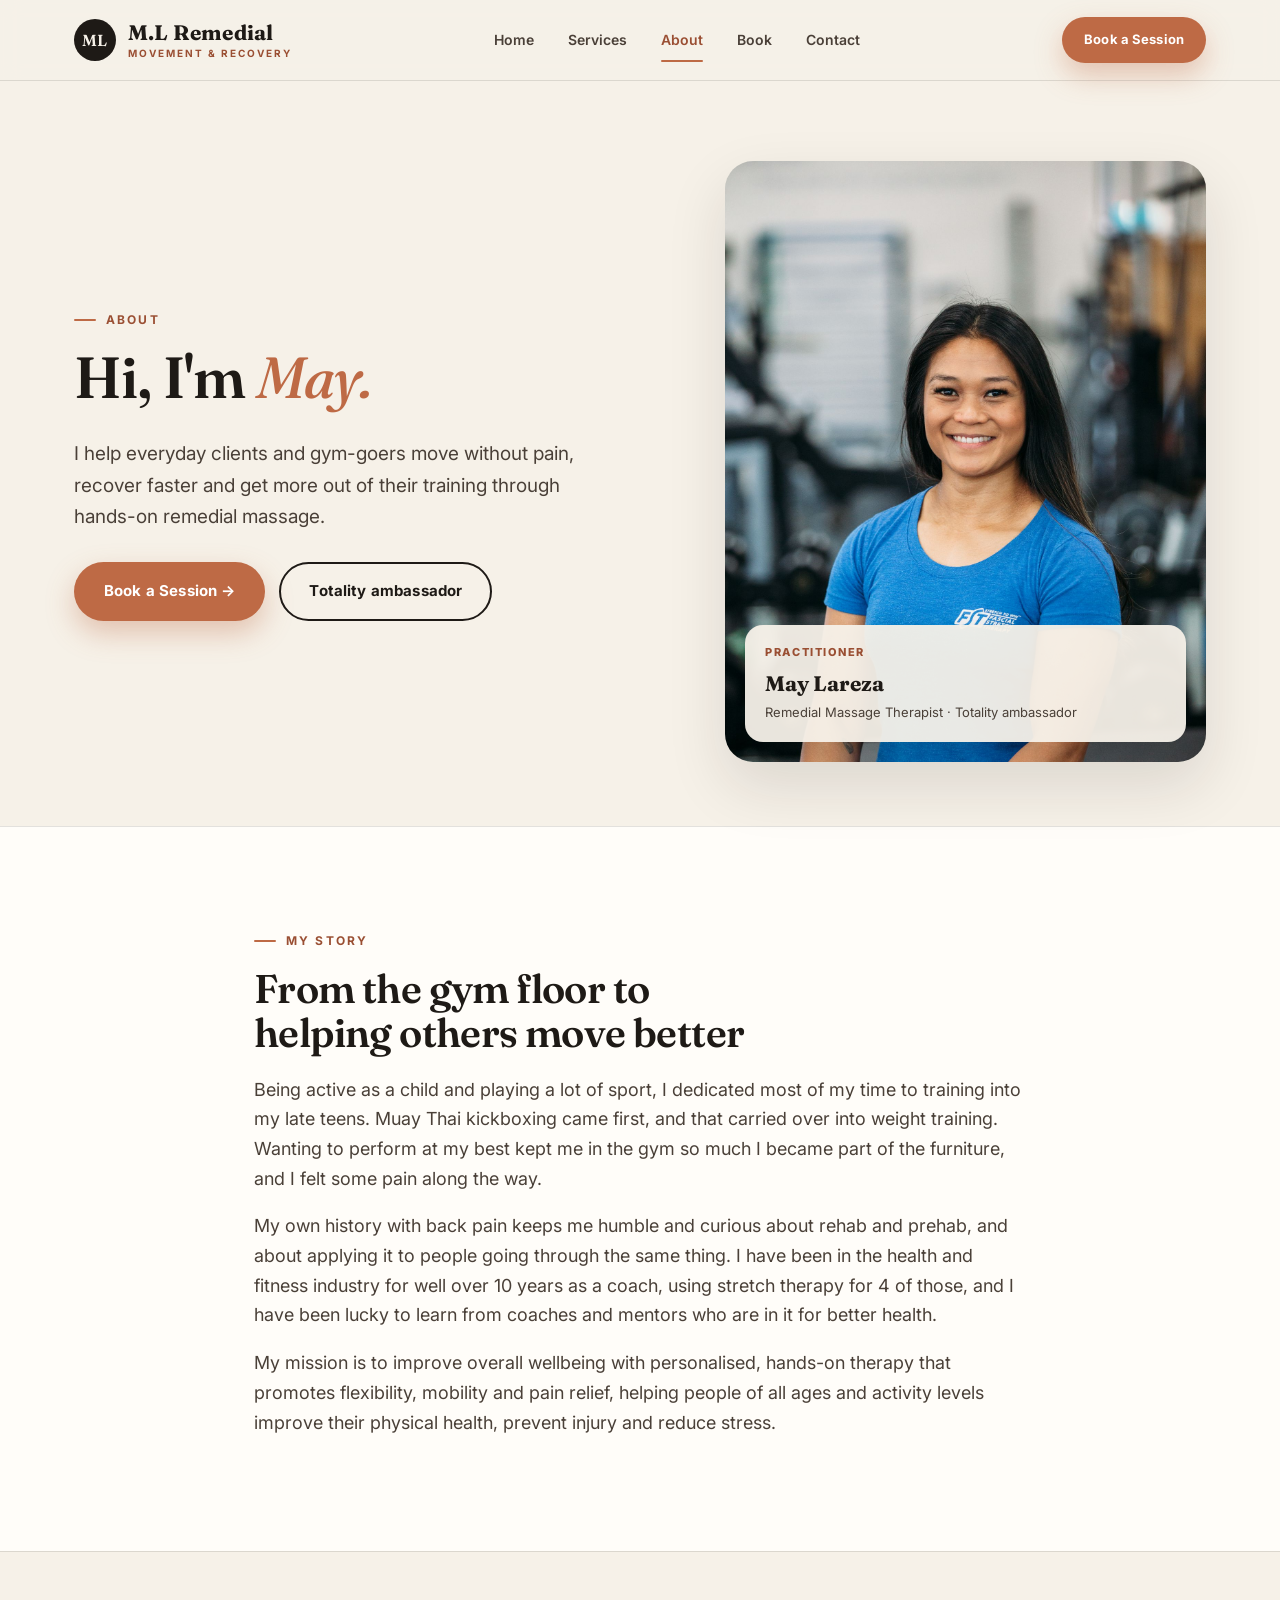
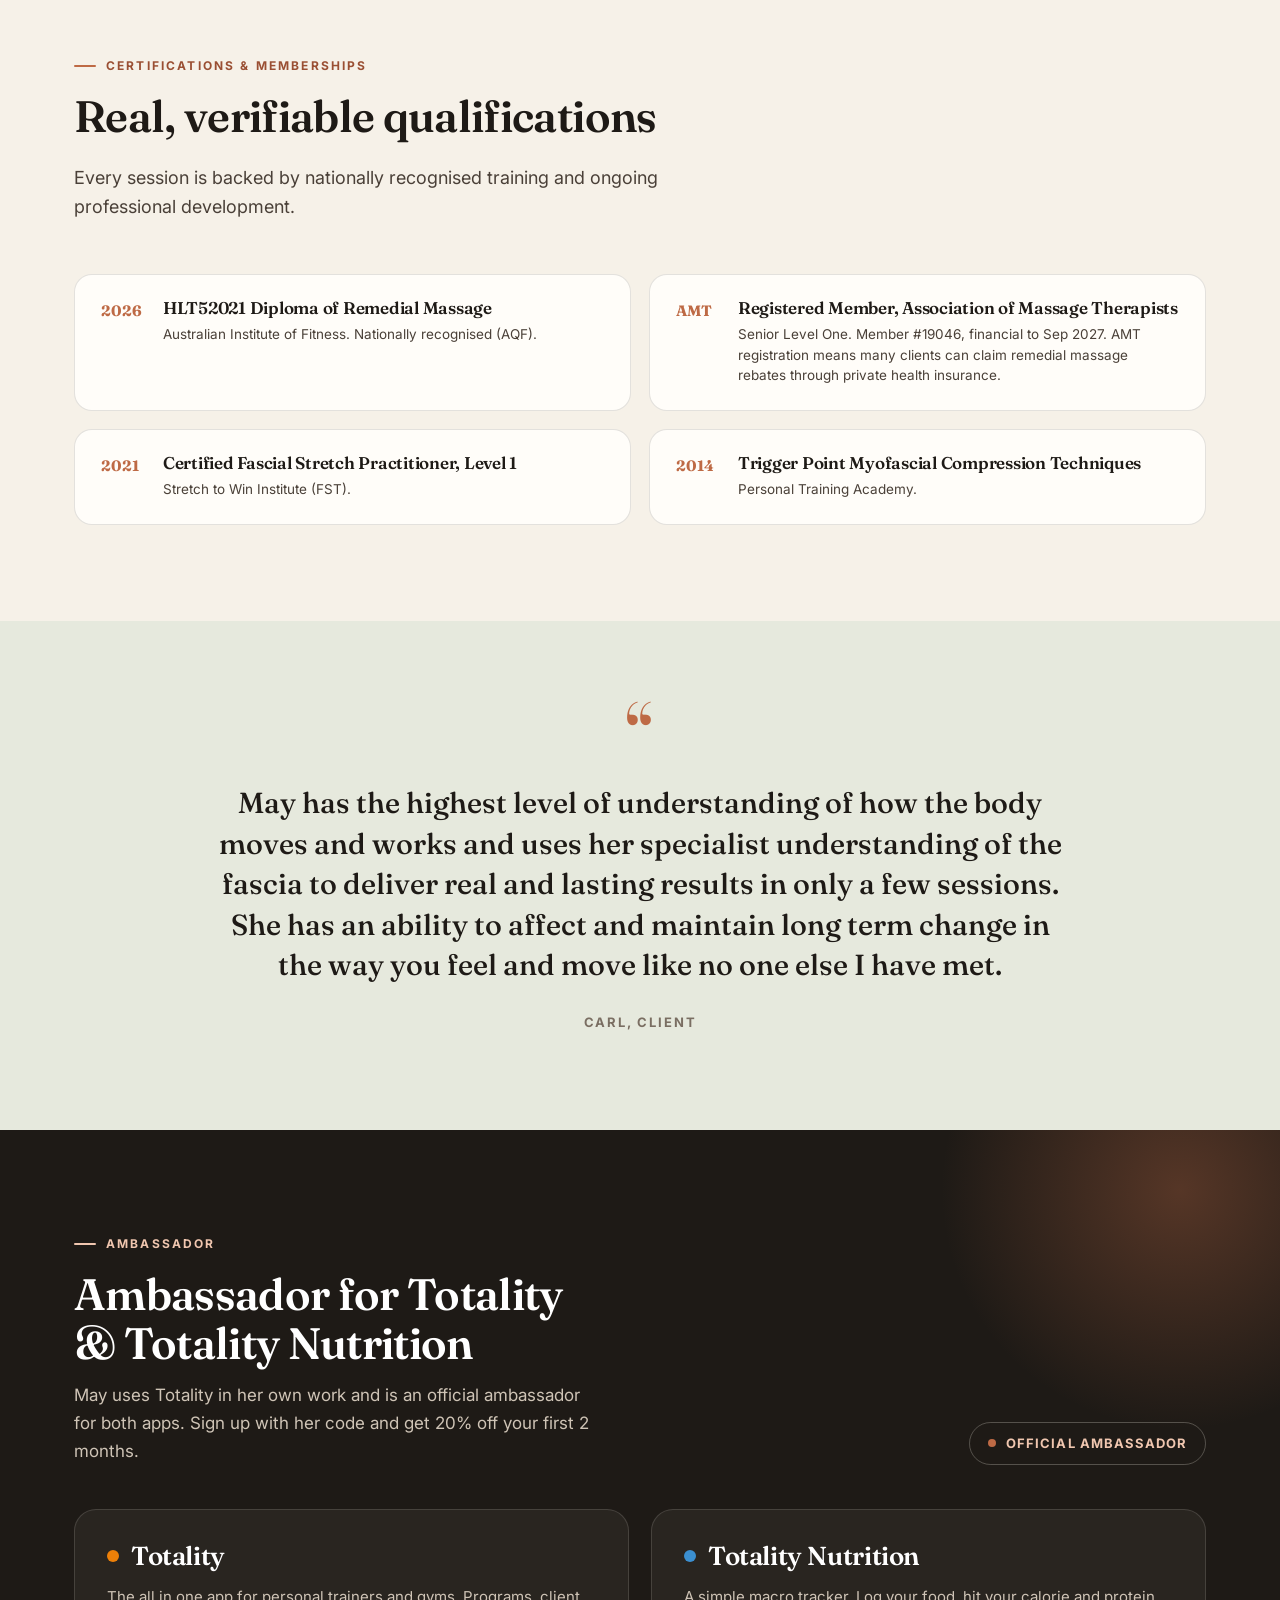
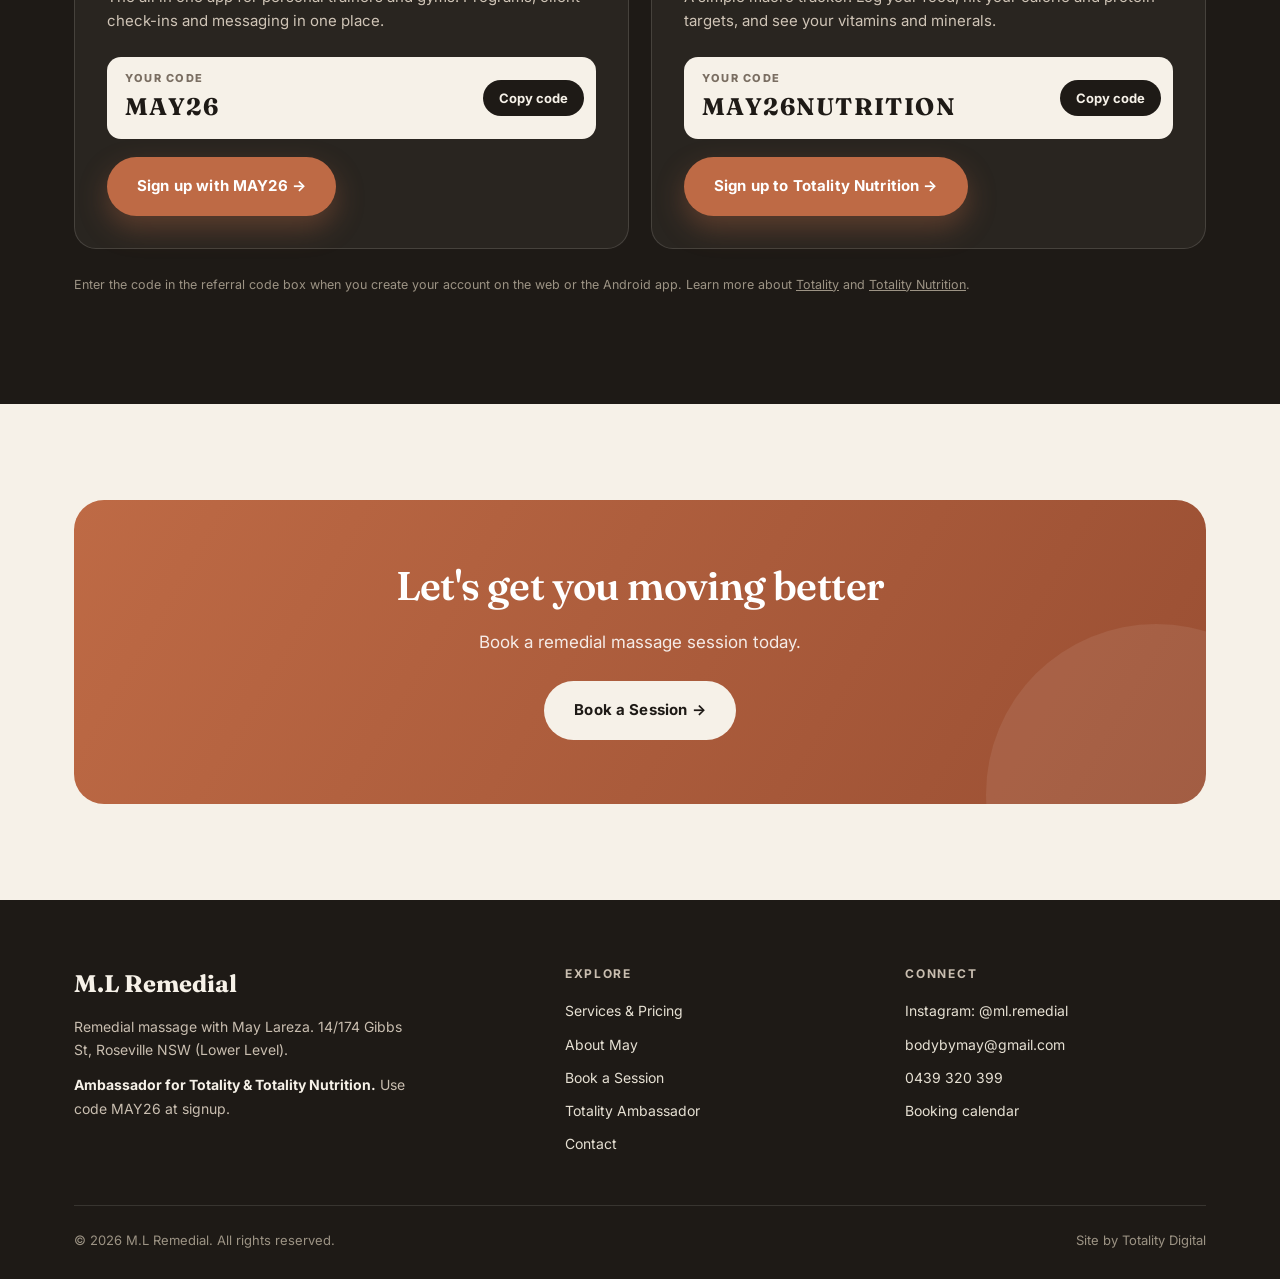
==== commit 041894d0: "Redesign site and add Totality ambassador section with referral codes Co-Authored-By: Claude Opus 5." ====
--- a/about.html
+++ b/about.html
@@ -3,20 +3,27 @@
 <head>
 <meta charset="UTF-8">
 <meta name="viewport" content="width=device-width, initial-scale=1.0">
-<title>About May Lareza — M.L Remedial</title>
-<meta name="description" content="Meet May Lareza, certified remedial massage therapist behind M.L Remedial.">
+<title>About May Lareza | M.L Remedial</title>
+<meta name="description" content="Meet May Lareza, diploma qualified remedial massage therapist and FST practitioner behind M.L Remedial in Roseville NSW.">
+<meta property="og:title" content="About May Lareza | M.L Remedial">
+<meta property="og:description" content="Meet May Lareza, diploma qualified remedial massage therapist and FST practitioner behind M.L Remedial in Roseville NSW.">
+<meta property="og:image" content="https://mlremedial.com.au/images/hero-home.jpg">
+<meta name="theme-color" content="#1E1A16">
 <link rel="preconnect" href="https://fonts.googleapis.com">
 <link rel="preconnect" href="https://fonts.gstatic.com" crossorigin>
-<link href="https://fonts.googleapis.com/css2?family=Fraunces:wght@500;600;700&family=Inter:wght@400;500;600;700;800&display=swap" rel="stylesheet">
+<link href="https://fonts.googleapis.com/css2?family=Fraunces:ital,opsz,wght@0,9..144,500;0,9..144,600;0,9..144,700;1,9..144,500&family=Inter:wght@400;500;600;700;800&display=swap" rel="stylesheet">
 <link rel="stylesheet" href="css/style.css">
 </head>
 <body>
 
 <header class="site-header">
   <div class="container">
-    <a href="index.html" class="brand">
-      <span class="brand-mark">M.L Remedial</span>
-      <span class="brand-sub">Movement &amp; Recovery</span>
+    <a href="index.html" class="brand" aria-label="M.L Remedial home">
+      <span class="brand-monogram">ML</span>
+      <span class="brand-text">
+        <span class="brand-mark">M.L Remedial</span>
+        <span class="brand-sub">Movement &amp; Recovery</span>
+      </span>
     </a>
     <nav class="nav">
       <a href="index.html">Home</a>
@@ -32,91 +39,49 @@
   </div>
 </header>
 
-<section class="hero" style="padding-bottom:56px;">
+<section class="page-hero">
   <div class="container">
-    <div class="hero-copy">
+    <div>
       <span class="eyebrow">About</span>
-      <h1>Hi, I'm May.</h1>
-      <p class="lede">I help everyday clients and gym-goers move without pain, recover faster and get more out of their training — through hands-on remedial massage.</p>
-    </div>
-    <div class="hero-visual hero-visual--about">
-      <div class="visual-card">
-        <div class="vc-eyebrow">Practitioner</div>
-        <div class="vc-title">May Lareza</div>
-        <div class="vc-sub">Certified Remedial Massage Therapist</div>
+      <h1>Hi, I'm <em>May.</em></h1>
+      <p class="lede">I help everyday clients and gym-goers move without pain, recover faster and get more out of their training through hands-on remedial massage.</p>
+      <div class="hero-actions">
+        <a href="book.html" class="btn btn--primary">Book a Session &rarr;</a>
+        <a href="#ambassador" class="btn btn--outline">Totality ambassador</a>
       </div>
     </div>
+    <div class="photo-frame photo-frame--about">
+      <div class="photo-badge">
+        <div class="pb-eyebrow">Practitioner</div>
+        <div class="pb-title">May Lareza</div>
+        <div class="pb-sub">Remedial Massage Therapist &middot; Totality ambassador</div>
+      </div>
+    </div>
+  </div>
+</section>
+
+<section class="section section--paper section--line-top">
+  <div class="container" style="max-width:820px;">
+    <span class="eyebrow">My story</span>
+    <h2 style="font-size:40px;">From the gym floor to helping others move better</h2>
+    <p class="lede" style="font-size:18px; color:var(--charcoal-2);">Being active as a child and playing a lot of sport, I dedicated most of my time to training into my late teens. Muay Thai kickboxing came first, and that carried over into weight training. Wanting to perform at my best kept me in the gym so much I became part of the furniture, and I felt some pain along the way.</p>
+    <p class="lede" style="font-size:18px; color:var(--charcoal-2);">My own history with back pain keeps me humble and curious about rehab and prehab, and about applying it to people going through the same thing. I have been in the health and fitness industry for well over 10 years as a coach, using stretch therapy for 4 of those, and I have been lucky to learn from coaches and mentors who are in it for better health.</p>
+    <p class="lede" style="font-size:18px; color:var(--charcoal-2);">My mission is to improve overall wellbeing with personalised, hands-on therapy that promotes flexibility, mobility and pain relief, helping people of all ages and activity levels improve their physical health, prevent injury and reduce stress.</p>
   </div>
 </section>
 
 <section class="section section--line-top">
   <div class="container">
     <div class="section-head">
-      <span class="eyebrow">My Approach</span>
-      <h2>From the gym floor to helping others move better</h2>
-      <p class="lede">
-        Being active as a child and playing a lot of sport, I dedicated most of my time to training into my late teens —
-        Muay Thai kickboxing, which then carried over into weight training. Being able to perform in sport has always kept me
-        wanting to perform at my best, and because of that I became part of the furniture in the gym — and felt some pain
-        along the way. My history with back pain has always kept me humble and curious to learn more about rehab and
-        prehab training, and to apply it to people going through similar things.
-      </p>
-      <p class="lede">
-        I've been in the health and fitness industry for well over 10 years as a coach, and using stretch therapy for
-        4 of those. I've been fortunate to learn from coaches in the industry who are in it for better health, and to
-        be mentored by people who really thrive with that knowledge — an approach to my own training and to helping
-        others that's had a real impact on the people I work with.
-      </p>
-      <p class="lede">
-        My mission is to enhance overall wellbeing by providing personalised, hands-on therapy that promotes flexibility,
-        mobility and pain relief — helping people of all ages and activity levels improve their physical health, prevent
-        injury and reduce stress.
-      </p>
-    </div>
-    <div class="grid-3">
-      <div class="card">
-        <div class="icon-badge">🎓</div>
-        <h3>Qualifications</h3>
-        <p>HLT52021 Diploma of Remedial Massage (nationally recognised), a registered member of the Association of Massage Therapists, and certified in Fascial Stretch Therapy — full list of certifications below.</p>
-      </div>
-      <div class="card">
-        <div class="icon-badge">🤝</div>
-        <h3>Who I Work With</h3>
-        <p>Gym-goers, lifters and everyday clients dealing with tight hips, cranky shoulders, or general stiffness holding back training.</p>
-      </div>
-      <div class="card">
-        <div class="icon-badge">📍</div>
-        <h3>Where I Practice</h3>
-        <p>Roseville, NSW — sessions available in-studio. See the Contact page for the exact address and how to book.</p>
-      </div>
-    </div>
-  </div>
-</section>
-
-<section class="section section--line-top">
-  <div class="container">
-    <div class="section-head">
-      <span class="eyebrow">Certifications &amp; Memberships</span>
+      <span class="eyebrow">Certifications &amp; memberships</span>
       <h2>Real, verifiable qualifications</h2>
       <p class="lede">Every session is backed by nationally recognised training and ongoing professional development.</p>
     </div>
     <div class="certs-grid">
-      <div class="cert-item">
-        <h4>HLT52021 Diploma of Remedial Massage</h4>
-        <p>Australian Institute of Fitness · Nationally Recognised (AQF) · Awarded 2026</p>
-      </div>
-      <div class="cert-item">
-        <h4>Registered Member, Association of Massage Therapists</h4>
-        <p>Senior Level One · Member #19046 · Financial to Sep 2027 — AMT registration means many clients can claim remedial massage rebates through private health insurance.</p>
-      </div>
-      <div class="cert-item">
-        <h4>Certified Fascial Stretch Practitioner — Level 1</h4>
-        <p>Stretch to Win Institute (FST) · Certified 2021</p>
-      </div>
-      <div class="cert-item">
-        <h4>Trigger Point Myofascial Compression Techniques</h4>
-        <p>Personal Training Academy · Certified 2014</p>
-      </div>
+      <div class="cert-item"><span class="cert-year">2026</span><div><h4>HLT52021 Diploma of Remedial Massage</h4><p>Australian Institute of Fitness. Nationally recognised (AQF).</p></div></div>
+      <div class="cert-item"><span class="cert-year">AMT</span><div><h4>Registered Member, Association of Massage Therapists</h4><p>Senior Level One. Member #19046, financial to Sep 2027. AMT registration means many clients can claim remedial massage rebates through private health insurance.</p></div></div>
+      <div class="cert-item"><span class="cert-year">2021</span><div><h4>Certified Fascial Stretch Practitioner, Level 1</h4><p>Stretch to Win Institute (FST).</p></div></div>
+      <div class="cert-item"><span class="cert-year">2014</span><div><h4>Trigger Point Myofascial Compression Techniques</h4><p>Personal Training Academy.</p></div></div>
     </div>
   </div>
 </section>
@@ -124,12 +89,44 @@
 <section class="section section--sage">
   <div class="container">
     <div class="testimonial">
-      <div class="quote-mark">"</div>
+      <span class="quote-mark">&ldquo;</span>
+      <blockquote>May has the highest level of understanding of how the body moves and works and uses her specialist understanding of the fascia to deliver real and lasting results in only a few sessions. She has an ability to affect and maintain long term change in the way you feel and move like no one else I have met.</blockquote>
+      <cite>Carl, client</cite>
+    </div>
+  </div>
+</section>
+
+<section class="section ambassador" id="ambassador">
+  <div class="container">
+    <div class="amb-head">
       <div>
-        <blockquote>May has the highest level of understanding of how the body moves and works and uses her specialist understanding of the fascia to deliver real and lasting results in only a few sessions. She has an ability to affect and maintain long term change in the way you feel and move like no one else I have met.</blockquote>
-        <cite>— Carl</cite>
+        <span class="eyebrow light">Ambassador</span>
+        <h2>Ambassador for Totality &amp; Totality Nutrition</h2>
+        <p>May uses Totality in her own work and is an official ambassador for both apps. Sign up with her code and get 20% off your first 2 months.</p>
+      </div>
+      <span class="amb-badge">Official ambassador</span>
+    </div>
+    <div class="amb-grid">
+      <div class="amb-card">
+        <div class="amb-app"><span class="amb-dot totality"></span><h3>Totality</h3></div>
+        <p>The all in one app for personal trainers and gyms. Programs, client check-ins and messaging in one place.</p>
+        <div class="code-box">
+          <div><span class="code-label">Your code</span><span class="code">MAY26</span></div>
+          <button class="copy-btn" data-copy="MAY26">Copy code</button>
+        </div>
+        <a href="https://totality-omega.vercel.app/signup?ref=MAY26" target="_blank" rel="noopener" class="btn btn--primary">Sign up with MAY26 &rarr;</a>
+      </div>
+      <div class="amb-card">
+        <div class="amb-app"><span class="amb-dot nutrition"></span><h3>Totality Nutrition</h3></div>
+        <p>A simple macro tracker. Log your food, hit your calorie and protein targets, and see your vitamins and minerals.</p>
+        <div class="code-box">
+          <div><span class="code-label">Your code</span><span class="code">MAY26NUTRITION</span></div>
+          <button class="copy-btn" data-copy="MAY26NUTRITION">Copy code</button>
+        </div>
+        <a href="https://totality-nutrition.vercel.app/signup" target="_blank" rel="noopener" class="btn btn--primary">Sign up to Totality Nutrition &rarr;</a>
       </div>
     </div>
+    <p class="amb-fine">Enter the code in the referral code box when you create your account on the web or the Android app. Learn more about <a href="https://totality360.com.au/totality.html" target="_blank" rel="noopener" style="text-decoration:underline;">Totality</a> and <a href="https://totality360.com.au/nutrition.html" target="_blank" rel="noopener" style="text-decoration:underline;">Totality Nutrition</a>.</p>
   </div>
 </section>
 
@@ -138,7 +135,7 @@
     <div class="cta-band">
       <h2>Let's get you moving better</h2>
       <p>Book a remedial massage session today.</p>
-      <a href="book.html" class="btn btn--light">Book a Session →</a>
+      <a href="book.html" class="btn btn--light">Book a Session &rarr;</a>
     </div>
   </div>
 </section>
@@ -147,29 +144,34 @@
   <div class="container">
     <div class="footer-top">
       <div>
-        <h5>M.L Remedial</h5>
-        <p style="max-width:320px;">Remedial Massage with May Lareza.</p>
+        <span class="footer-brand">M.L Remedial</span>
+        <p>Remedial massage with May Lareza. 14/174 Gibbs St, Roseville NSW (Lower Level).</p>
+        <p class="footer-amb"><strong>Ambassador for Totality &amp; Totality Nutrition.</strong> Use code MAY26 at signup.</p>
       </div>
       <div>
         <h5>Explore</h5>
-        <a href="services.html">Services</a>
-        <a href="about.html">About</a>
+        <a href="services.html">Services &amp; Pricing</a>
+        <a href="about.html">About May</a>
         <a href="book.html">Book a Session</a>
+        <a href="index.html#ambassador">Totality Ambassador</a>
         <a href="contact.html">Contact</a>
       </div>
       <div>
         <h5>Connect</h5>
-        <a href="https://instagram.com/ml.remedial" target="_blank" rel="noopener">Instagram — @ml.remedial</a>
-        <a href="https://bit.ly/Calendly-MLRemedial" target="_blank" rel="noopener">Book via Calendly</a>
+        <a href="https://instagram.com/ml.remedial" target="_blank" rel="noopener">Instagram: @ml.remedial</a>
+        <a href="mailto:bodybymay@gmail.com">bodybymay@gmail.com</a>
+        <a href="tel:+61439320399">0439 320 399</a>
+        <a href="https://calendly.com/mlremedial/stretchtherapy" target="_blank" rel="noopener">Booking calendar</a>
       </div>
     </div>
     <div class="footer-bottom">
-      <span>© <span class="js-year">2026</span> M.L Remedial. All rights reserved.</span>
+      <span>&copy; <span class="js-year">2026</span> M.L Remedial. All rights reserved.</span>
       <span>Site by Totality Digital</span>
     </div>
   </div>
 </footer>
 
+<div class="toast" role="status" aria-live="polite"></div>
 <script src="js/main.js"></script>
 </body>
 </html>
--- a/css/style.css
+++ b/css/style.css
@@ -1,19 +1,24 @@
 /* ============================================
-   M.L Remedial — shared stylesheet
+   M.L Remedial: shared stylesheet (Oct 2026 overhaul)
    Palette: cream / charcoal / terracotta / sage
    ============================================ */
 
 :root{
-  --cream:      #F5F0E6;
-  --cream-2:    #EFE7D8;
-  --charcoal:   #201C18;
-  --charcoal-2: #3A332C;
+  --cream:      #F6F1E8;
+  --cream-2:    #EDE4D3;
+  --paper:      #FFFDF9;
+  --charcoal:   #1E1A16;
+  --charcoal-2: #4A4038;
+  --muted:      #7A6E62;
   --terracotta: #BE6A45;
-  --terracotta-dark: #9C5236;
-  --sage:       #7C8B72;
-  --sage-2:     #EDEEE3;
-  --line:       rgba(32,28,24,0.12);
-  --max: 1120px;
+  --terracotta-dark: #9A4F33;
+  --terracotta-soft: #F3DED2;
+  --sage:       #6F7F66;
+  --sage-2:     #E6E9DD;
+  --line:       rgba(30,26,22,0.12);
+  --max: 1180px;
+  --radius: 22px;
+  --shadow: 0 24px 60px rgba(30,26,22,0.12);
 }
 
 *{ box-sizing: border-box; }
@@ -24,7 +29,7 @@
   color: var(--charcoal);
   font-family: 'Inter', Arial, Helvetica, sans-serif;
   font-size: 16px;
-  line-height: 1.6;
+  line-height: 1.65;
   -webkit-font-smoothing: antialiased;
 }
 img{ max-width:100%; display:block; }
@@ -32,322 +37,357 @@
 h1,h2,h3,h4{
   font-family: 'Fraunces', Georgia, 'Times New Roman', serif;
   font-weight: 600;
-  line-height: 1.15;
+  line-height: 1.1;
   margin: 0 0 0.5em;
-  letter-spacing: -0.01em;
-}
+  letter-spacing: -0.015em;
+  text-wrap: balance;
+}
+h1 em, h2 em{ font-style: italic; font-weight: 500; color: var(--terracotta); }
 p{ margin: 0 0 1em; }
-.container{
-  max-width: var(--max);
-  margin: 0 auto;
-  padding: 0 24px;
-}
+.container{ max-width: var(--max); margin: 0 auto; padding: 0 24px; }
+
 .eyebrow{
-  display:inline-block;
-  font-size: 12px;
-  font-weight: 700;
-  letter-spacing: 0.16em;
-  text-transform: uppercase;
-  color: var(--terracotta-dark);
-  margin-bottom: 14px;
-}
-.section{ padding: 88px 0; }
+  display:inline-flex; align-items:center; gap:10px;
+  font-size: 12px; font-weight: 700; letter-spacing: 0.18em; text-transform: uppercase;
+  color: var(--terracotta-dark); margin-bottom: 16px;
+}
+.eyebrow::before{ content:""; width:22px; height:2px; background: var(--terracotta); border-radius:2px; }
+.eyebrow.light{ color:#F0C6AF; }
+.eyebrow.light::before{ background:#F0C6AF; }
+
+.section{ padding: 96px 0; }
 .section--tight{ padding: 56px 0; }
+.section--paper{ background: var(--paper); }
+.section--sage{ background: var(--sage-2); }
 .section--dark{ background: var(--charcoal); color: var(--cream); }
-.section--sage{ background: var(--sage-2); }
 .section--line-top{ border-top: 1px solid var(--line); }
+
+.section-head{ max-width: 660px; margin: 0 0 52px; }
+.section-head.center{ margin-left:auto; margin-right:auto; text-align:center; }
+.section-head.center .eyebrow::after{ content:""; width:22px; height:2px; background: var(--terracotta); border-radius:2px; }
+.section-head h2{ font-size: 44px; }
+.section-head .lede{ color: var(--charcoal-2); font-size: 18px; }
+.section--dark .section-head .lede{ color: #CFC4B6; }
 
 /* Buttons */
 .btn{
-  display:inline-flex;
-  align-items:center;
-  gap:10px;
-  padding: 15px 28px;
-  border-radius: 999px;
-  font-weight: 700;
-  font-size: 15px;
-  letter-spacing: 0.01em;
-  border: 2px solid transparent;
-  cursor: pointer;
-  transition: transform .15s ease, box-shadow .15s ease, background .15s ease, color .15s ease;
+  display:inline-flex; align-items:center; justify-content:center; gap:10px;
+  padding: 15px 28px; border-radius: 999px;
+  font-weight: 700; font-size: 15px; letter-spacing: 0.01em;
+  border: 2px solid transparent; cursor: pointer; font-family: inherit;
+  transition: transform .15s ease, box-shadow .15s ease, background .15s ease, color .15s ease, border-color .15s ease;
 }
 .btn:hover{ transform: translateY(-2px); }
-.btn--primary{ background: var(--terracotta); color: #fff; box-shadow: 0 10px 24px rgba(190,106,69,0.35); }
+.btn--primary{ background: var(--terracotta); color: #fff; box-shadow: 0 12px 28px rgba(190,106,69,0.35); }
 .btn--primary:hover{ background: var(--terracotta-dark); }
 .btn--dark{ background: var(--charcoal); color: var(--cream); }
 .btn--dark:hover{ background: #000; }
 .btn--outline{ background: transparent; border-color: currentColor; }
 .btn--light{ background: var(--cream); color: var(--charcoal); }
-.btn--block{ width:100%; justify-content:center; }
+.btn--ghost-light{ background: rgba(255,255,255,0.08); color:#fff; border-color: rgba(255,255,255,0.4); }
+.btn--ghost-light:hover{ background: rgba(255,255,255,0.16); }
+.btn--block{ width:100%; }
 .btn--sm{ padding: 10px 20px; font-size: 13px; }
 
 /* Header / nav */
 .site-header{
   position: sticky; top:0; z-index: 100;
-  background: rgba(245,240,230,0.92);
-  backdrop-filter: blur(8px);
+  background: rgba(246,241,232,0.9);
+  backdrop-filter: blur(10px); -webkit-backdrop-filter: blur(10px);
   border-bottom: 1px solid var(--line);
 }
-.site-header .container{
-  display:flex; align-items:center; justify-content:space-between;
-  height: 84px;
-}
-.brand{ display:flex; flex-direction:column; line-height:1; }
-.brand .brand-mark{ font-family:'Fraunces', serif; font-weight:700; font-size:22px; letter-spacing:0.02em; }
-.brand .brand-sub{ font-size: 10px; letter-spacing:0.18em; text-transform:uppercase; color: var(--terracotta-dark); margin-top:4px; font-weight:700; }
-
-.nav{ display:flex; align-items:center; gap:36px; }
+.site-header .container{ display:flex; align-items:center; justify-content:space-between; height: 80px; }
+.brand{ display:flex; align-items:center; gap:12px; line-height:1; }
+.brand .brand-monogram{
+  width:42px; height:42px; border-radius:50%;
+  background: var(--charcoal); color: var(--cream);
+  display:flex; align-items:center; justify-content:center;
+  font-family:'Fraunces', serif; font-weight:600; font-size:16px; letter-spacing:0.02em;
+}
+.brand .brand-text{ display:flex; flex-direction:column; }
+.brand .brand-mark{ font-family:'Fraunces', serif; font-weight:700; font-size:21px; letter-spacing:0.01em; }
+.brand .brand-sub{ font-size: 10px; letter-spacing:0.2em; text-transform:uppercase; color: var(--terracotta-dark); margin-top:5px; font-weight:700; }
+
+.nav{ display:flex; align-items:center; gap:34px; }
 .nav a{ font-size: 14px; font-weight:600; color: var(--charcoal-2); position:relative; padding: 4px 0; }
 .nav a.active, .nav a:hover{ color: var(--terracotta-dark); }
-.nav a.active::after{
-  content:""; position:absolute; left:0; right:0; bottom:-6px; height:2px; background: var(--terracotta);
-}
+.nav a.active::after{ content:""; position:absolute; left:0; right:0; bottom:-6px; height:2px; background: var(--terracotta); border-radius:2px; }
 .nav-cta{ display:flex; align-items:center; gap:14px; }
-
-.nav-toggle{
-  display:none; background:none; border:none; cursor:pointer; padding:8px;
-}
-.nav-toggle span{ display:block; width:24px; height:2px; background: var(--charcoal); margin: 5px 0; }
-
-/* Hero */
-.hero{
-  padding: 76px 0 96px;
-  position: relative;
-  overflow: hidden;
-}
-.hero .container{
-  display:grid;
-  grid-template-columns: 1.1fr 0.9fr;
-  gap: 56px;
-  align-items:center;
-}
-.hero h1{ font-size: 56px; }
-.hero .lede{ font-size: 19px; color: var(--charcoal-2); max-width: 480px; }
-.hero-actions{ display:flex; gap:16px; flex-wrap:wrap; margin-top: 30px; }
-.hero-tags{ display:flex; gap:10px; flex-wrap:wrap; margin-top: 34px; }
-.tag-pill{
-  font-size: 12px; font-weight:700; letter-spacing:0.04em; text-transform:uppercase;
-  background: var(--cream-2); border:1px solid var(--line); padding: 9px 16px; border-radius: 999px;
-  color: var(--charcoal-2);
-}
-
-.hero-visual{
-  position:relative;
-  aspect-ratio: 4/5;
-  border-radius: 28px;
-  background: linear-gradient(155deg, var(--terracotta) 0%, #C9835F 45%, var(--sage) 130%);
-  background-size: cover;
-  background-position: center;
+.nav-toggle{ display:none; background:none; border:none; cursor:pointer; padding:8px; }
+.nav-toggle span{ display:block; width:24px; height:2px; background: var(--charcoal); margin: 5px 0; border-radius:2px; }
+
+/* Home hero: full-bleed photo */
+.hero-full{
+  position:relative; min-height: 640px;
   display:flex; align-items:flex-end;
-  padding: 28px;
-  overflow:hidden;
-}
-.hero-visual::before{
+  background: var(--charcoal) url('../images/hero-home.jpg') 28% center / cover no-repeat;
+  color:#fff; overflow:hidden;
+}
+.hero-full::before{
   content:""; position:absolute; inset:0;
   background:
-    linear-gradient(180deg, rgba(20,17,14,0) 45%, rgba(20,17,14,0.62) 100%),
-    radial-gradient(circle at 25% 12%, rgba(255,255,255,0.16), transparent 45%);
-}
-.hero-visual--home{ background-image: url('../images/hero-home.jpg'); background-position: 30% center; }
-.hero-visual--about{ background-image: url('../images/hero-about.jpg'); background-position: center 15%; }
-.hero-visual .visual-card{
-  position:relative; z-index:2;
-  background: rgba(245,240,230,0.94);
-  border-radius: 18px;
-  padding: 20px 22px;
-  width:100%;
-  box-shadow: 0 20px 40px rgba(0,0,0,0.18);
-}
-.hero-visual .visual-card .vc-eyebrow{ font-size:11px; font-weight:800; letter-spacing:0.12em; text-transform:uppercase; color:var(--terracotta-dark); }
-.hero-visual .visual-card .vc-title{ font-family:'Fraunces',serif; font-size:22px; font-weight:700; margin: 6px 0 4px; }
-.hero-visual .visual-card .vc-sub{ font-size:13px; color: var(--charcoal-2); }
-
-/* Feature / service cards */
-.grid-3{ display:grid; grid-template-columns: repeat(3, 1fr); gap: 28px; }
-.grid-2{ display:grid; grid-template-columns: repeat(2, 1fr); gap: 28px; }
+    linear-gradient(90deg, rgba(20,17,14,0) 30%, rgba(20,17,14,0.55) 62%, rgba(20,17,14,0.85) 100%),
+    linear-gradient(180deg, rgba(20,17,14,0) 55%, rgba(20,17,14,0.6) 100%);
+}
+.hero-full .container{ position:relative; z-index:2; width:100%; display:flex; justify-content:flex-end; padding-top: 96px; padding-bottom: 88px; }
+.hero-full .hero-copy{ max-width: 520px; }
+.hero-full h1{ font-size: 64px; color:#fff; }
+.hero-full h1 em{ color:#F0C6AF; }
+.hero-full .lede{ font-size: 19px; color: rgba(255,255,255,0.86); }
+.hero-actions{ display:flex; gap:14px; flex-wrap:wrap; margin-top: 30px; }
+
+/* Trust strip */
+.trust{ background: var(--charcoal); color: var(--cream); }
+.trust .container{ display:grid; grid-template-columns: repeat(4,1fr); }
+.trust-item{ padding: 26px 22px; border-left: 1px solid rgba(246,241,232,0.12); }
+.trust-item:first-child{ border-left:none; padding-left:0; }
+.trust-item strong{ display:block; font-family:'Fraunces',serif; font-size:18px; font-weight:600; margin-bottom:4px; }
+.trust-item span{ font-size:13px; color:#BFB4A6; line-height:1.5; display:block; }
+
+/* Page hero (inner pages) */
+.page-hero{ padding: 80px 0 64px; }
+.page-hero .container{ display:grid; grid-template-columns: 1.1fr 0.9fr; gap: 64px; align-items:center; }
+.page-hero h1{ font-size: 58px; }
+.page-hero .lede{ font-size: 19px; color: var(--charcoal-2); max-width: 520px; }
+.page-hero--simple .container{ display:block; max-width: var(--max); }
+.page-hero--simple .lede{ max-width: 640px; }
+.photo-frame{
+  position:relative; border-radius: 28px; overflow:hidden; box-shadow: var(--shadow);
+  aspect-ratio: 4/5; background: var(--cream-2) center / cover no-repeat;
+}
+.photo-frame--about{ background-image: url('../images/hero-about.jpg'); background-position: center 18%; }
+.photo-frame--service{ background-image: url('../images/service-massage.jpg'); background-position: 64% center; aspect-ratio: 4/3; }
+.photo-badge{
+  position:absolute; left:20px; right:20px; bottom:20px;
+  background: rgba(246,241,232,0.95); border-radius: 18px; padding: 18px 20px;
+  box-shadow: 0 16px 40px rgba(0,0,0,0.18);
+}
+.photo-badge .pb-eyebrow{ font-size:11px; font-weight:800; letter-spacing:0.14em; text-transform:uppercase; color:var(--terracotta-dark); }
+.photo-badge .pb-title{ font-family:'Fraunces',serif; font-size:21px; font-weight:700; margin: 5px 0 2px; color: var(--charcoal); }
+.photo-badge .pb-sub{ font-size:13px; color: var(--charcoal-2); }
+
+/* Split intro (home) */
+.split{ display:grid; grid-template-columns: 0.9fr 1.1fr; gap: 72px; align-items:center; }
+.split .photo-frame{ aspect-ratio: 5/6; }
+.split h2{ font-size: 44px; }
+.split .lede{ font-size: 18px; color: var(--charcoal-2); }
+
+/* Cards */
+.grid-3{ display:grid; grid-template-columns: repeat(3, 1fr); gap: 24px; }
+.grid-2{ display:grid; grid-template-columns: repeat(2, 1fr); gap: 24px; }
 .card{
-  background: #fff;
-  border: 1px solid var(--line);
-  border-radius: 20px;
-  padding: 32px 28px;
-}
-.card .icon-badge{
-  width: 52px; height:52px; border-radius: 14px;
-  background: var(--sage-2);
-  display:flex; align-items:center; justify-content:center;
-  font-size: 24px; margin-bottom: 20px;
-}
-.card h3{ font-size: 21px; }
+  background: var(--paper); border: 1px solid var(--line); border-radius: var(--radius);
+  padding: 34px 30px; position:relative;
+}
+.card .card-num{ font-family:'Fraunces',serif; font-size: 15px; font-weight:600; color: var(--terracotta); margin-bottom: 22px; display:block; }
+.card h3{ font-size: 23px; }
 .card p{ color: var(--charcoal-2); font-size: 15px; margin-bottom: 0; }
 
-/* Certifications & memberships */
-.certs-grid{ display:grid; grid-template-columns: repeat(2, 1fr); gap: 20px; }
-.cert-item{
-  background: var(--cream-2);
-  border: 1px solid var(--line);
-  border-radius: 16px;
-  padding: 24px 26px;
-}
-.cert-item h4{ font-size: 16px; margin: 0 0 8px; font-family:'Fraunces',serif; font-weight:600; }
-.cert-item p{ font-size: 13.5px; color: var(--charcoal-2); margin: 0; line-height:1.55; }
-
-.section-head{ max-width: 640px; margin: 0 0 48px; }
-.section-head.center{ margin-left:auto; margin-right:auto; text-align:center; }
-.section-head h2{ font-size: 38px; }
-.section-head .lede{ color: var(--charcoal-2); font-size: 17px; }
-
-/* Service detail rows (services page) */
-.service-row{
-  display:grid; grid-template-columns: 1.1fr 0.9fr;
-  gap: 48px; align-items:center;
-  padding: 56px 0;
-}
-.service-row + .service-row{ border-top: 1px solid var(--line); }
-.service-row.reverse .service-copy{ order:2; }
-.service-row.reverse .service-panel{ order:1; }
-.service-copy .eyebrow{ margin-bottom: 10px; }
-.service-copy h2{ font-size: 32px; }
-.service-list{ list-style:none; padding:0; margin: 22px 0 0; }
-.service-list li{
-  display:flex; justify-content:space-between; gap: 16px;
-  padding: 14px 0; border-bottom: 1px dashed var(--line);
-  font-size: 15px;
-}
-.service-list li .dur{ color: var(--charcoal-2); font-size:13px; display:block; margin-top:2px; }
-.service-list li .price{ font-weight:800; font-family:'Fraunces',serif; font-size:18px; white-space:nowrap; }
-.service-panel{
-  border-radius: 24px;
-  padding: 36px;
-  background: var(--sage-2);
-  min-height: 260px;
-  display:flex; flex-direction:column; justify-content:center;
-}
-.service-panel.alt{ background: var(--cream-2); }
-.service-panel.dark{ background: var(--charcoal); color: var(--cream); }
-.service-panel .sp-quote{ font-family:'Fraunces',serif; font-size:24px; line-height:1.35; }
-.service-panel .sp-attr{ margin-top: 18px; font-size: 13px; font-weight:700; letter-spacing:0.04em; text-transform:uppercase; color: var(--terracotta-dark); }
-.service-panel.dark .sp-attr{ color: #E6B79B; }
-.service-panel--photo{
-  position:relative;
-  background:
-    linear-gradient(200deg, rgba(20,17,14,0.18) 20%, rgba(20,17,14,0.82) 100%),
-    url('../images/service-massage.jpg');
-  background-size: cover;
-  background-position: 62% center;
-  color: var(--cream);
-}
-.service-panel--photo .sp-attr{ color: #E6B79B; }
-
-/* Placeholder note */
-.placeholder-note{
-  display:inline-flex; align-items:center; gap:8px;
-  background: #FFF7E8; border:1px dashed #D9A441; color:#7A5A12;
-  font-size: 12.5px; font-weight:700; padding: 8px 14px; border-radius: 10px;
-  margin: 6px 0 18px;
-}
-
-/* Testimonial */
-.testimonial{
-  background: var(--charcoal); color: var(--cream);
-  border-radius: 26px; padding: 52px;
-  display:grid; grid-template-columns: auto 1fr; gap: 32px; align-items:center;
-}
-.testimonial .quote-mark{ font-family:'Fraunces',serif; font-size: 90px; line-height:0.6; color: var(--terracotta); }
-.testimonial blockquote{ margin:0 0 16px; font-family:'Fraunces',serif; font-size: 26px; line-height:1.4; }
-.testimonial cite{ font-style:normal; font-size: 14px; color: #C9BEB0; }
-
-/* Timeline / process */
-.steps{ display:grid; grid-template-columns: repeat(4,1fr); gap: 24px; counter-reset: step; }
-.step{ position:relative; padding-top: 8px; }
+/* Checklist */
+.checks{ list-style:none; padding:0; margin: 24px 0 0; display:grid; gap:12px; }
+.checks li{ display:flex; gap:12px; align-items:flex-start; font-size:15.5px; color: var(--charcoal-2); }
+.checks li::before{
+  content:""; flex:0 0 22px; height:22px; border-radius:50%; margin-top:2px;
+  background: var(--sage) url("data:image/svg+xml,%3Csvg xmlns='http://www.w3.org/2000/svg' viewBox='0 0 24 24' fill='none' stroke='white' stroke-width='3' stroke-linecap='round' stroke-linejoin='round'%3E%3Cpolyline points='20 6 9 17 4 12'/%3E%3C/svg%3E") center / 13px no-repeat;
+}
+
+/* Pricing */
+.pricing{ display:grid; grid-template-columns: repeat(4, 1fr); gap: 20px; }
+.price-card{
+  background: var(--paper); border:1px solid var(--line); border-radius: var(--radius);
+  padding: 30px 26px; display:flex; flex-direction:column; position:relative;
+}
+.price-card.featured{ background: var(--charcoal); color: var(--cream); border-color: var(--charcoal); }
+.price-card .pc-tag{
+  position:absolute; top:-12px; left:26px;
+  background: var(--terracotta); color:#fff; font-size:11px; font-weight:800; letter-spacing:0.1em; text-transform:uppercase;
+  padding: 5px 12px; border-radius:999px;
+}
+.price-card .pc-name{ font-size:13px; font-weight:700; letter-spacing:0.12em; text-transform:uppercase; color: var(--terracotta-dark); }
+.price-card.featured .pc-name{ color:#F0C6AF; }
+.price-card .pc-freq{ font-family:'Fraunces',serif; font-size:24px; font-weight:600; margin: 10px 0 18px; }
+.price-card .pc-price{ font-family:'Fraunces',serif; font-size:46px; font-weight:700; line-height:1; letter-spacing:-0.02em; }
+.price-card .pc-per{ font-size:14px; color: var(--muted); margin-top:6px; }
+.price-card.featured .pc-per{ color:#BFB4A6; }
+.price-card .pc-note{ font-size:14px; color: var(--charcoal-2); margin: 18px 0 24px; flex-grow:1; }
+.price-card.featured .pc-note{ color:#D9CFC2; }
+.fine{ font-size:13px; color: var(--muted); margin-top: 22px; }
+
+/* Steps */
+.steps{ display:grid; grid-template-columns: repeat(4,1fr); gap: 28px; }
 .step .num{
   font-family:'Fraunces',serif; font-size:15px; font-weight:700;
-  width:36px; height:36px; border-radius:50%; background: var(--terracotta); color:#fff;
-  display:flex; align-items:center; justify-content:center; margin-bottom: 16px;
-}
-.step h4{ font-size: 17px; }
-.step p{ font-size: 14px; color: var(--charcoal-2); margin:0; }
-
-/* Contact cards */
-.contact-grid{ display:grid; grid-template-columns: 1.1fr 0.9fr; gap: 40px; }
-.info-card{ background:#fff; border:1px solid var(--line); border-radius:20px; padding: 28px; margin-bottom:18px; }
-.info-card h4{ font-size: 13px; text-transform:uppercase; letter-spacing:0.1em; color: var(--terracotta-dark); margin-bottom:8px; }
-.info-card p, .info-card a{ font-size: 16px; }
-.social-row{ display:flex; gap:14px; margin-top: 10px; }
-.social-chip{
-  display:flex; align-items:center; gap:8px;
-  border:1px solid var(--line); border-radius: 999px; padding: 10px 18px; font-weight:700; font-size:14px;
-  background:#fff;
-}
-.social-chip:hover{ border-color: var(--terracotta); color: var(--terracotta-dark); }
-
-.map-block{
-  border-radius:20px; overflow:hidden; min-height: 320px;
-  background: linear-gradient(135deg, var(--sage-2), var(--cream-2));
-  display:flex; align-items:center; justify-content:center;
-  border: 1px dashed #B9C2AE; text-align:center; padding: 32px;
-}
-
-/* Booking page */
-.book-options{ display:grid; grid-template-columns: repeat(2,1fr); gap: 28px; }
-.book-card{
-  background:#fff; border:1px solid var(--line); border-radius: 24px; padding: 36px;
-  display:flex; flex-direction:column;
-}
-.book-card .book-icon{ font-size: 30px; margin-bottom: 16px; }
-.book-card h3{ font-size:23px; }
-.book-card p{ color: var(--charcoal-2); flex-grow:1; }
-.book-card .btn{ margin-top: 18px; align-self:flex-start; }
-.faq{ border-top:1px solid var(--line); }
-.faq-item{ border-bottom:1px solid var(--line); padding: 22px 0; }
-.faq-item h4{ font-size:17px; margin-bottom:8px; }
-.faq-item p{ color: var(--charcoal-2); margin:0; font-size:15px; }
+  width:40px; height:40px; border-radius:50%; background: var(--terracotta); color:#fff;
+  display:flex; align-items:center; justify-content:center; margin-bottom: 18px;
+}
+.step h4{ font-size: 19px; }
+.step p{ font-size: 14.5px; color: var(--charcoal-2); margin:0; }
+
+/* Testimonial */
+.testimonial{ max-width: 860px; margin: 0 auto; text-align:center; }
+.testimonial .quote-mark{ font-family:'Fraunces',serif; font-size: 96px; line-height:0.5; color: var(--terracotta); display:block; margin-bottom: 18px; }
+.testimonial blockquote{ margin:0 0 22px; font-family:'Fraunces',serif; font-size: 29px; font-weight:500; line-height:1.4; }
+.testimonial cite{ font-style:normal; font-size: 13px; font-weight:700; letter-spacing:0.14em; text-transform:uppercase; color: var(--muted); }
+
+/* Certifications */
+.certs-grid{ display:grid; grid-template-columns: repeat(2, 1fr); gap: 18px; }
+.cert-item{ background: var(--paper); border: 1px solid var(--line); border-radius: 18px; padding: 24px 26px; display:flex; gap:18px; }
+.cert-item .cert-year{ font-family:'Fraunces',serif; font-size:15px; font-weight:700; color: var(--terracotta); min-width: 44px; }
+.cert-item h4{ font-size: 17px; margin: 0 0 6px; }
+.cert-item p{ font-size: 13.5px; color: var(--charcoal-2); margin: 0; line-height:1.55; }
+
+/* Ambassador */
+.ambassador{ background: var(--charcoal); color: var(--cream); position:relative; overflow:hidden; }
+.ambassador::before{
+  content:""; position:absolute; width:520px; height:520px; right:-160px; top:-200px; border-radius:50%;
+  background: radial-gradient(circle, rgba(190,106,69,0.35), transparent 65%);
+}
+.ambassador .container{ position:relative; }
+.amb-head{ display:grid; grid-template-columns: 1fr auto; gap: 40px; align-items:end; margin-bottom: 44px; }
+.amb-head h2{ font-size: 44px; color:#fff; margin:0; }
+.amb-head p{ color:#CFC4B6; max-width: 520px; margin: 14px 0 0; font-size:17px; }
+.amb-badge{
+  display:inline-flex; align-items:center; gap:10px; white-space:nowrap;
+  border:1px solid rgba(246,241,232,0.25); border-radius:999px; padding: 10px 18px;
+  font-size:13px; font-weight:700; letter-spacing:0.08em; text-transform:uppercase; color:#F0C6AF;
+}
+.amb-badge::before{ content:""; width:8px; height:8px; border-radius:50%; background: var(--terracotta); }
+.amb-grid{ display:grid; grid-template-columns: repeat(2,1fr); gap: 22px; }
+.amb-card{
+  background: rgba(246,241,232,0.05); border:1px solid rgba(246,241,232,0.14); border-radius: var(--radius);
+  padding: 32px; display:flex; flex-direction:column;
+}
+.amb-card .amb-app{ display:flex; align-items:center; gap:12px; margin-bottom: 14px; }
+.amb-card .amb-dot{ width:12px; height:12px; border-radius:50%; }
+.amb-card .amb-dot.totality{ background:#ED8008; }
+.amb-card .amb-dot.nutrition{ background:#3B8FD0; }
+.amb-card h3{ font-size: 26px; color:#fff; margin:0; }
+.amb-card p{ color:#CFC4B6; font-size:15px; flex-grow:1; }
+.code-box{
+  display:flex; align-items:center; justify-content:space-between; gap:12px;
+  background: var(--cream); color: var(--charcoal); border-radius: 14px; padding: 12px 12px 12px 18px; margin: 8px 0 18px;
+}
+.code-box .code-label{ font-size:11px; font-weight:800; letter-spacing:0.14em; text-transform:uppercase; color: var(--muted); display:block; }
+.code-box .code{ font-family:'Fraunces',serif; font-size:24px; font-weight:700; letter-spacing:0.06em; user-select:all; word-break:break-all; }
+.copy-btn{
+  background: var(--charcoal); color: var(--cream); border:none; border-radius:999px; cursor:pointer;
+  font-family:inherit; font-size:13px; font-weight:700; padding: 10px 16px; white-space:nowrap;
+}
+.copy-btn:hover{ background:#000; }
+.amb-card .btn{ align-self:flex-start; }
+.amb-fine{ font-size:12.5px; color:#9C9384; margin-top: 26px; }
+
+/* Footer ambassador line */
+.footer-amb{ font-size:13px; color:#C9BEB0; }
+.footer-amb strong{ color: var(--cream); }
+
+/* Booking */
+.book-options{ display:grid; grid-template-columns: 1fr 1fr; gap: 24px; }
+.book-card{ background: var(--paper); border:1px solid var(--line); border-radius: var(--radius); padding: 36px; display:flex; flex-direction:column; }
+.book-card .step-label{ font-size:12px; font-weight:800; letter-spacing:0.14em; text-transform:uppercase; color: var(--terracotta-dark); margin-bottom:12px; }
+.book-card h3{ font-size:26px; }
+.book-card p{ color: var(--charcoal-2); }
+.plan-links{ display:grid; gap:10px; margin-top: 6px; }
+.plan-link{
+  display:flex; justify-content:space-between; align-items:center; gap:12px;
+  border:1px solid var(--line); border-radius: 14px; padding: 16px 18px; background: var(--cream);
+  font-weight:600; font-size:15px; transition: border-color .15s ease, background .15s ease;
+}
+.plan-link:hover{ border-color: var(--terracotta); background: var(--terracotta-soft); }
+.plan-link .pl-price{ font-family:'Fraunces',serif; font-weight:700; font-size:18px; white-space:nowrap; }
+
+/* FAQ */
+.faq{ max-width: 780px; margin: 0 auto; }
+.faq details{ border-bottom:1px solid var(--line); padding: 4px 0; }
+.faq details:first-child{ border-top:1px solid var(--line); }
+.faq summary{
+  cursor:pointer; list-style:none; padding: 20px 40px 20px 0; position:relative;
+  font-family:'Fraunces',serif; font-size:19px; font-weight:600;
+}
+.faq summary::-webkit-details-marker{ display:none; }
+.faq summary::after{ content:"+"; position:absolute; right:4px; top:16px; font-size:26px; font-weight:400; color: var(--terracotta); transition: transform .2s ease; }
+.faq details[open] summary::after{ transform: rotate(45deg); }
+.faq details p{ color: var(--charcoal-2); margin: 0 0 20px; font-size:15.5px; }
+
+/* Contact */
+.contact-grid{ display:grid; grid-template-columns: 1fr 1fr; gap: 32px; align-items:start; }
+.info-list{ display:grid; gap:14px; }
+.info-card{ background: var(--paper); border:1px solid var(--line); border-radius:18px; padding: 24px 26px; }
+.info-card h4{ font-family:'Inter',sans-serif; font-size: 12px; font-weight:800; text-transform:uppercase; letter-spacing:0.14em; color: var(--terracotta-dark); margin-bottom:6px; }
+.info-card p{ margin:0; font-size: 17px; }
+.info-card a{ border-bottom: 1px solid var(--terracotta-soft); }
+.info-card a:hover{ color: var(--terracotta-dark); }
+.map-block{ border-radius: var(--radius); overflow:hidden; border:1px solid var(--line); background: var(--cream-2); }
+.map-block iframe{ display:block; width:100%; height: 460px; border:0; }
 
 /* CTA band */
 .cta-band{
   background: linear-gradient(120deg, var(--terracotta) 0%, var(--terracotta-dark) 100%);
-  color: #fff; border-radius: 28px; padding: 56px; text-align:center;
-}
-.cta-band h2{ font-size: 34px; color:#fff; }
-.cta-band p{ color: rgba(255,255,255,0.88); max-width: 520px; margin-left:auto; margin-right:auto; }
-.cta-band .btn--light{ margin-top: 10px; }
+  color: #fff; border-radius: 30px; padding: 64px 56px; text-align:center; position:relative; overflow:hidden;
+}
+.cta-band::after{ content:""; position:absolute; width:340px; height:340px; border-radius:50%; right:-120px; bottom:-160px; background: rgba(255,255,255,0.08); }
+.cta-band h2{ font-size: 40px; color:#fff; position:relative; }
+.cta-band p{ color: rgba(255,255,255,0.88); max-width: 540px; margin-left:auto; margin-right:auto; position:relative; font-size:17px; }
+.cta-band .btn{ position:relative; margin-top: 8px; }
 
 /* Footer */
-.site-footer{ background: var(--charcoal); color: var(--cream); padding: 56px 0 28px; }
-.footer-top{ display:grid; grid-template-columns: 1.4fr 1fr 1fr; gap: 40px; padding-bottom: 36px; border-bottom: 1px solid rgba(245,240,230,0.14); }
-.footer-top h5{ font-size: 12px; text-transform:uppercase; letter-spacing:0.12em; color:#C9BEB0; margin-bottom:16px; }
-.footer-top a, .footer-top p{ display:block; font-size:14px; color: #E6E0D3; margin-bottom:10px; }
+.site-footer{ background: var(--charcoal); color: var(--cream); padding: 64px 0 28px; }
+.footer-top{ display:grid; grid-template-columns: 1.5fr 1fr 1fr; gap: 40px; padding-bottom: 40px; border-bottom: 1px solid rgba(246,241,232,0.12); }
+.footer-top h5{ font-size: 12px; text-transform:uppercase; letter-spacing:0.14em; color:#C9BEB0; margin: 0 0 16px; }
+.footer-top a{ display:block; font-size:14px; color: #E6E0D3; margin-bottom:10px; }
+.footer-top a:hover{ color:#F0C6AF; }
+.footer-top p{ font-size:14px; color:#C9BEB0; margin: 0 0 12px; max-width: 340px; }
+.footer-brand{ font-family:'Fraunces',serif; font-size:24px; font-weight:700; color: var(--cream); margin-bottom: 12px; display:block; }
 .footer-bottom{ display:flex; justify-content:space-between; align-items:center; padding-top: 24px; font-size:13px; color:#9C9384; flex-wrap:wrap; gap:12px; }
 
+/* Toast */
+.toast{
+  position:fixed; left:50%; bottom:24px; transform: translate(-50%, 20px); opacity:0; pointer-events:none;
+  background: var(--charcoal); color: var(--cream); padding: 12px 20px; border-radius:999px; font-size:14px; font-weight:600;
+  box-shadow: 0 12px 30px rgba(0,0,0,0.25); transition: all .2s ease; z-index: 200;
+}
+.toast.show{ opacity:1; transform: translate(-50%, 0); }
+
 /* Responsive */
+@media (max-width: 1000px){
+  .pricing{ grid-template-columns: repeat(2,1fr); row-gap: 28px; }
+  .trust .container{ grid-template-columns: repeat(2,1fr); }
+  .trust-item:nth-child(3){ border-left:none; padding-left:0; }
+  .trust-item:nth-child(n+3){ border-top: 1px solid rgba(246,241,232,0.12); }
+}
 @media (max-width: 900px){
-  .hero .container{ grid-template-columns: 1fr; }
-  .hero h1{ font-size: 40px; }
-  .hero-visual{ aspect-ratio: 3/4; }
-  .grid-3{ grid-template-columns: 1fr; }
-  .grid-2{ grid-template-columns: 1fr; }
-  .certs-grid{ grid-template-columns: 1fr; }
-  .service-row{ grid-template-columns: 1fr; padding: 40px 0; }
-  .service-row.reverse .service-copy{ order:1; }
-  .service-row.reverse .service-panel{ order:2; }
+  .hero-full{ min-height: 0; background-position: 22% center; }
+  .hero-full::before{ background: linear-gradient(180deg, rgba(20,17,14,0.15) 0%, rgba(20,17,14,0.55) 45%, rgba(20,17,14,0.9) 100%); }
+  .hero-full .container{ padding-top: 280px; padding-bottom: 56px; justify-content:flex-start; }
+  .hero-full h1{ font-size: 44px; }
+  .page-hero .container, .split{ grid-template-columns: 1fr; gap: 40px; }
+  .page-hero h1{ font-size: 42px; }
+  .section-head h2, .split h2, .amb-head h2{ font-size: 34px; }
+  .grid-3, .grid-2, .certs-grid, .amb-grid, .book-options, .contact-grid{ grid-template-columns: 1fr; }
+  .amb-head{ grid-template-columns: 1fr; gap: 18px; }
   .steps{ grid-template-columns: repeat(2,1fr); }
-  .contact-grid{ grid-template-columns: 1fr; }
-  .book-options{ grid-template-columns: 1fr; }
-  .footer-top{ grid-template-columns: 1fr; gap: 24px; }
-  .testimonial{ grid-template-columns: 1fr; text-align:center; padding: 36px 24px; }
-  .testimonial .quote-mark{ display:none; }
-  .nav{ position:fixed; top:84px; left:0; right:0; background: var(--cream); flex-direction:column; align-items:flex-start; padding: 20px 24px 28px; gap:18px; border-bottom:1px solid var(--line); transform: translateY(-8px); opacity:0; pointer-events:none; transition: all .18s ease; }
+  .footer-top{ grid-template-columns: 1fr; gap: 28px; }
+  .testimonial blockquote{ font-size: 23px; }
+  .nav{ position:fixed; top:80px; left:0; right:0; background: var(--cream); flex-direction:column; align-items:flex-start; padding: 20px 24px 28px; gap:18px; border-bottom:1px solid var(--line); transform: translateY(-8px); opacity:0; pointer-events:none; transition: all .18s ease; }
   .nav.open{ transform: translateY(0); opacity:1; pointer-events:auto; }
   .nav-cta{ display:none; }
   .nav-toggle{ display:block; }
-  .cta-band{ padding: 40px 24px; }
+  .cta-band{ padding: 44px 24px; }
+  .cta-band h2{ font-size: 30px; }
+  .map-block iframe{ height: 320px; }
 }
 @media (max-width: 560px){
-  .hero h1{ font-size: 32px; }
-  .section{ padding: 60px 0; }
-  .section-head h2{ font-size: 30px; }
-  .steps{ grid-template-columns: 1fr; }
-  .hero-visual{ aspect-ratio: 4/5; padding: 18px; }
-  .hero-visual .visual-card{ padding: 14px 16px; }
-  .hero-visual .visual-card .vc-title{ font-size: 19px; margin: 4px 0 3px; }
-  .hero-visual .visual-card .vc-sub{ font-size: 12px; }
-}
+  .container{ padding: 0 18px; }
+  .section{ padding: 64px 0; }
+  .hero-full h1{ font-size: 38px; }
+  .page-hero{ padding: 52px 0 40px; }
+  .page-hero h1{ font-size: 36px; }
+  .section-head h2, .split h2, .amb-head h2{ font-size: 30px; }
+  .pricing, .steps, .trust .container{ grid-template-columns: 1fr; }
+  .trust-item{ border-left:none !important; padding-left:0 !important; border-top: 1px solid rgba(246,241,232,0.12); }
+  .trust-item:first-child{ border-top:none; }
+  .amb-card, .book-card, .card{ padding: 26px 22px; }
+  .code-box{ flex-wrap:wrap; }
+  .code-box .code{ font-size:21px; }
+  .brand .brand-monogram{ display:none; }
+}
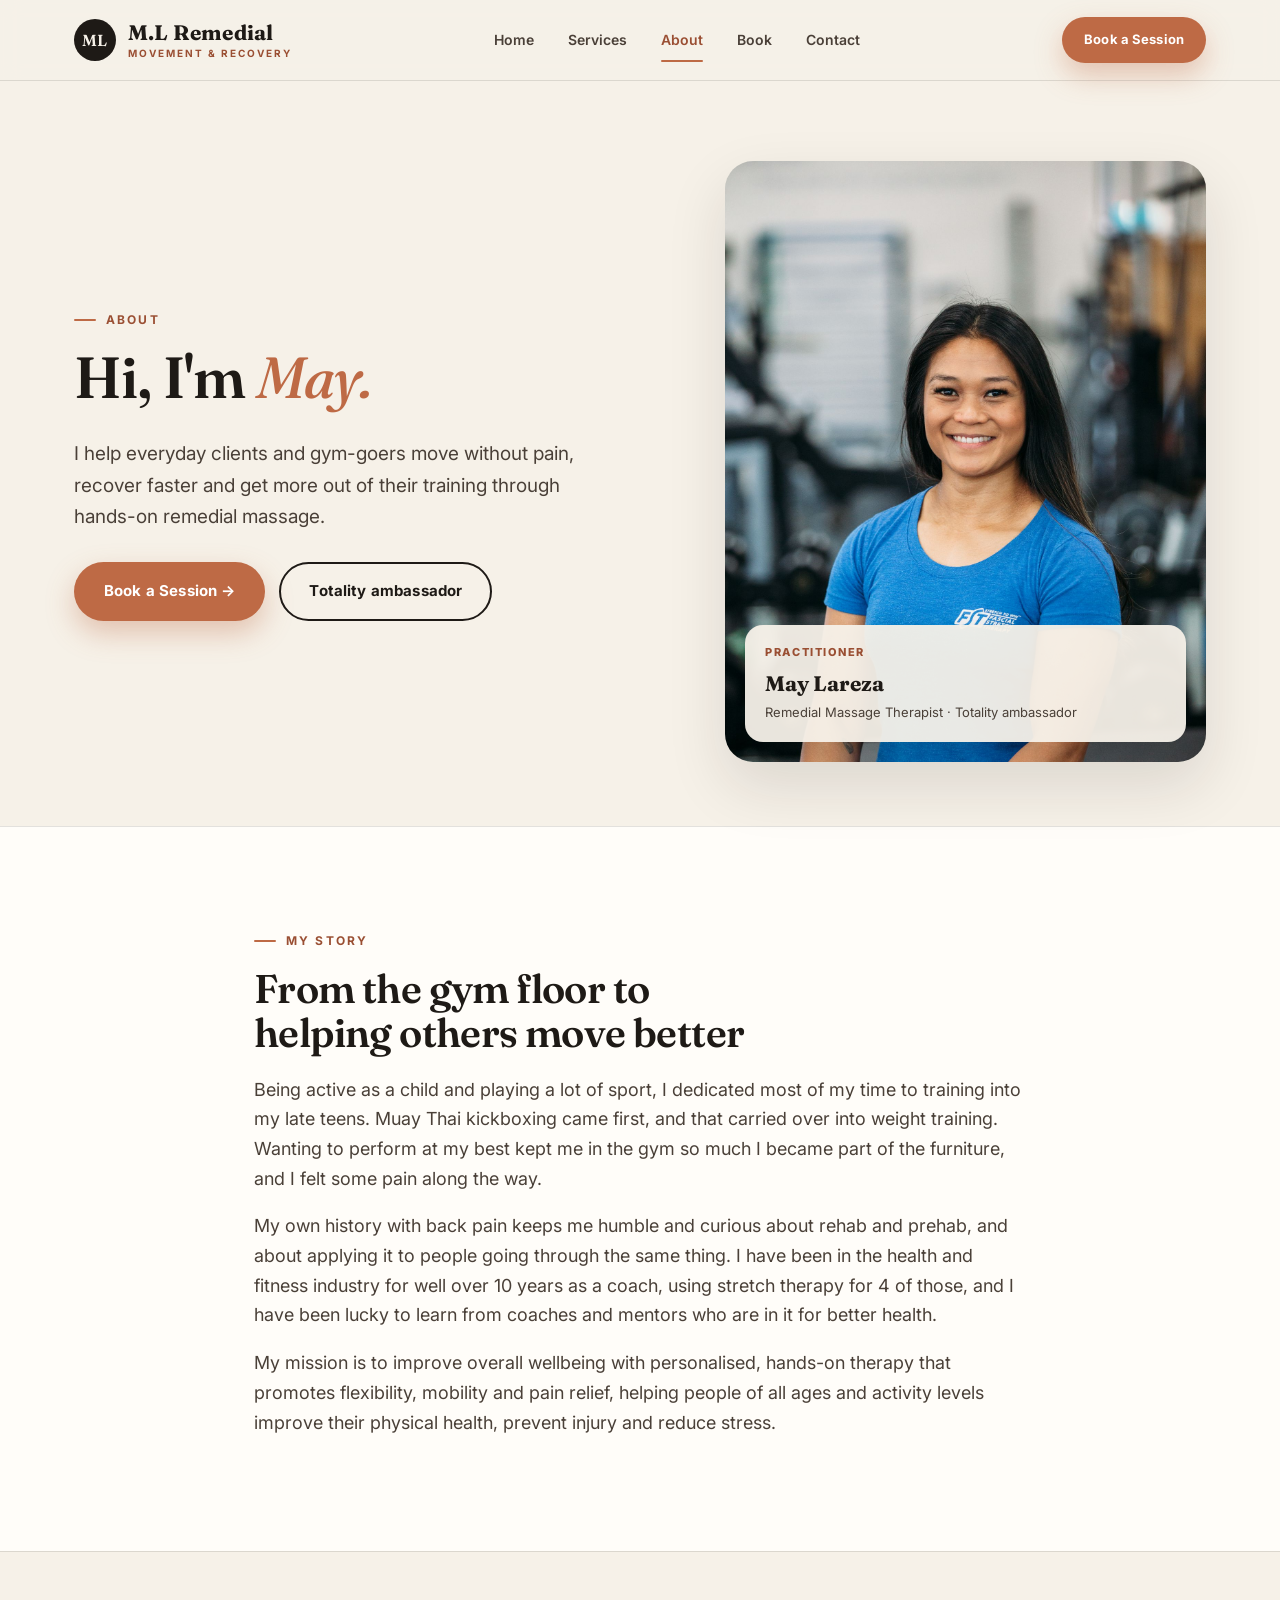
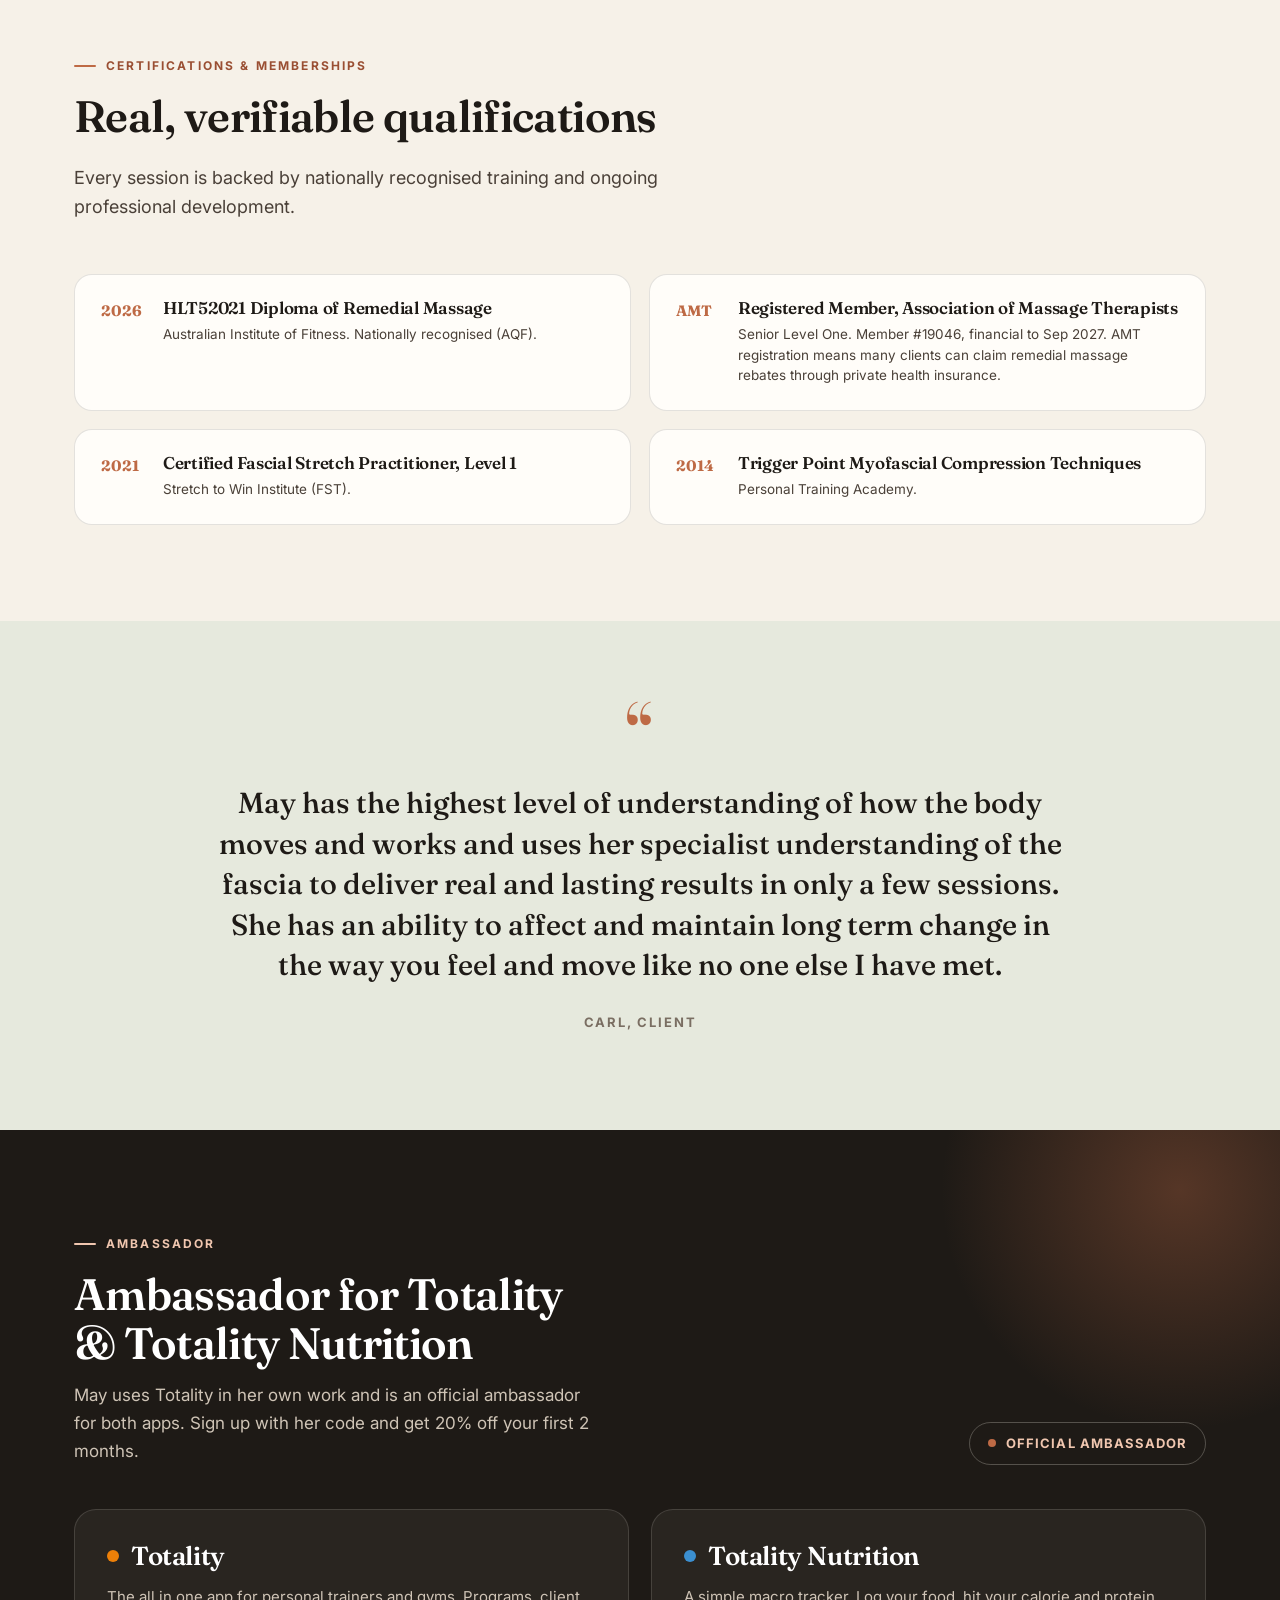
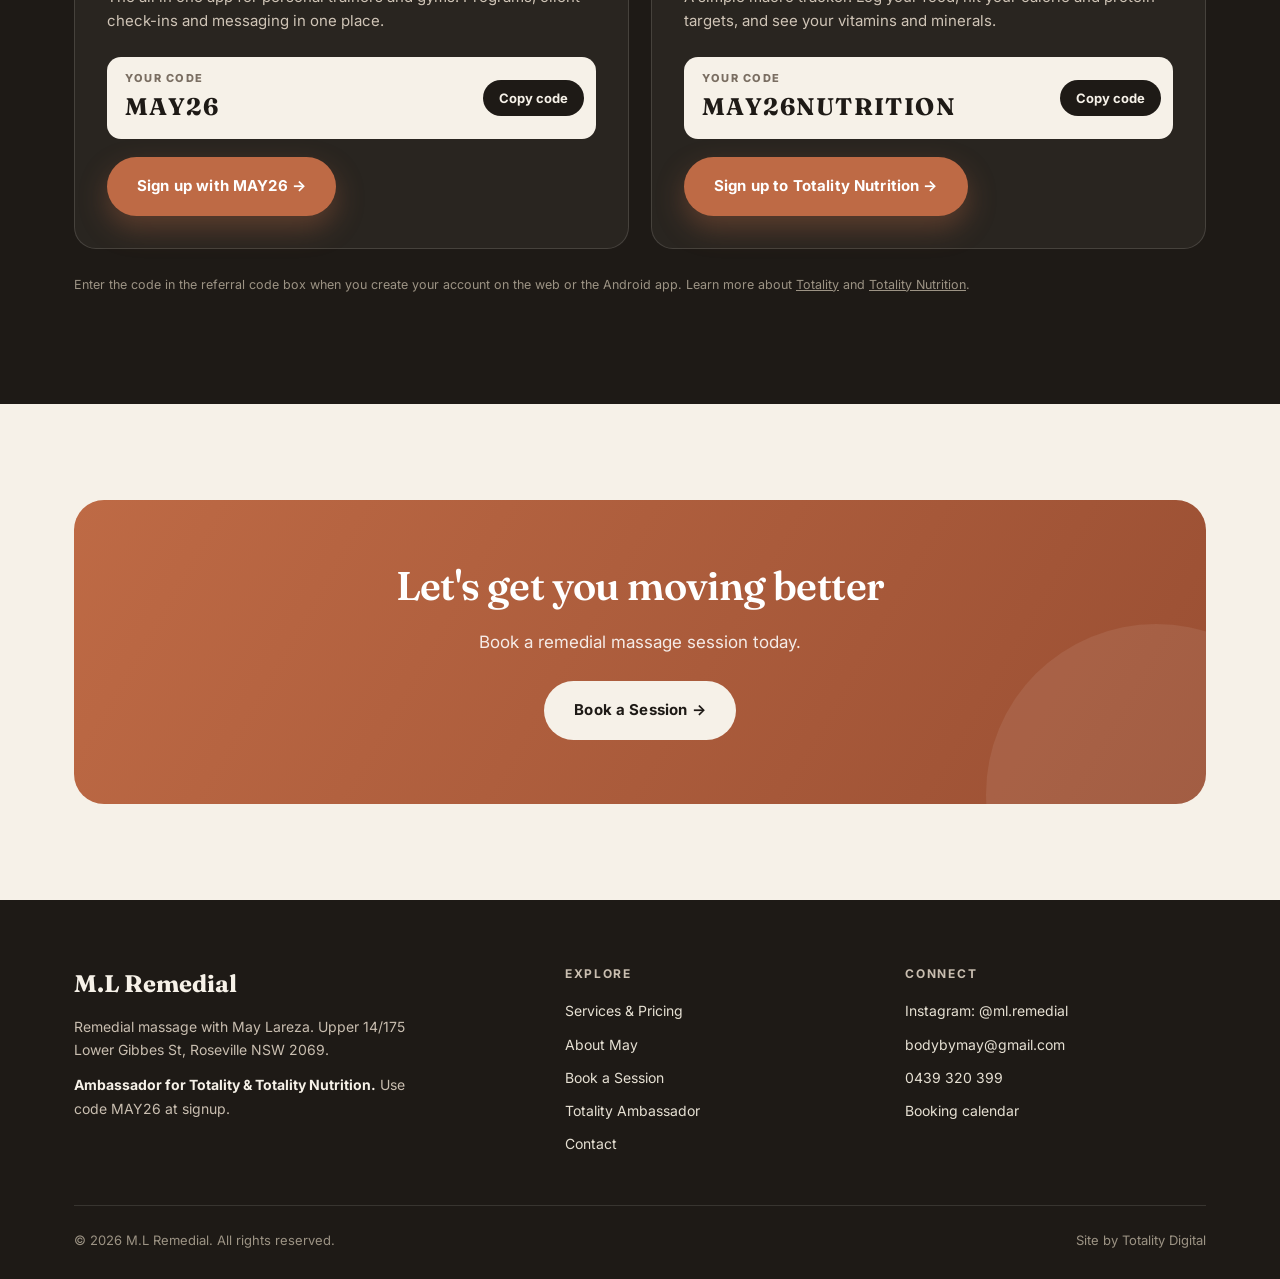
==== commit 0b6e78cb: "Studio address: Upper 14/175 Lower Gibbes St, Roseville NSW 2069 Co-Authored-By: Claude Opus 5.5 <no" ====
--- a/about.html
+++ b/about.html
@@ -145,7 +145,7 @@
     <div class="footer-top">
       <div>
         <span class="footer-brand">M.L Remedial</span>
-        <p>Remedial massage with May Lareza. 14/174 Gibbs St, Roseville NSW (Lower Level).</p>
+        <p>Remedial massage with May Lareza. Upper 14/175 Lower Gibbes St, Roseville NSW 2069.</p>
         <p class="footer-amb"><strong>Ambassador for Totality &amp; Totality Nutrition.</strong> Use code MAY26 at signup.</p>
       </div>
       <div>
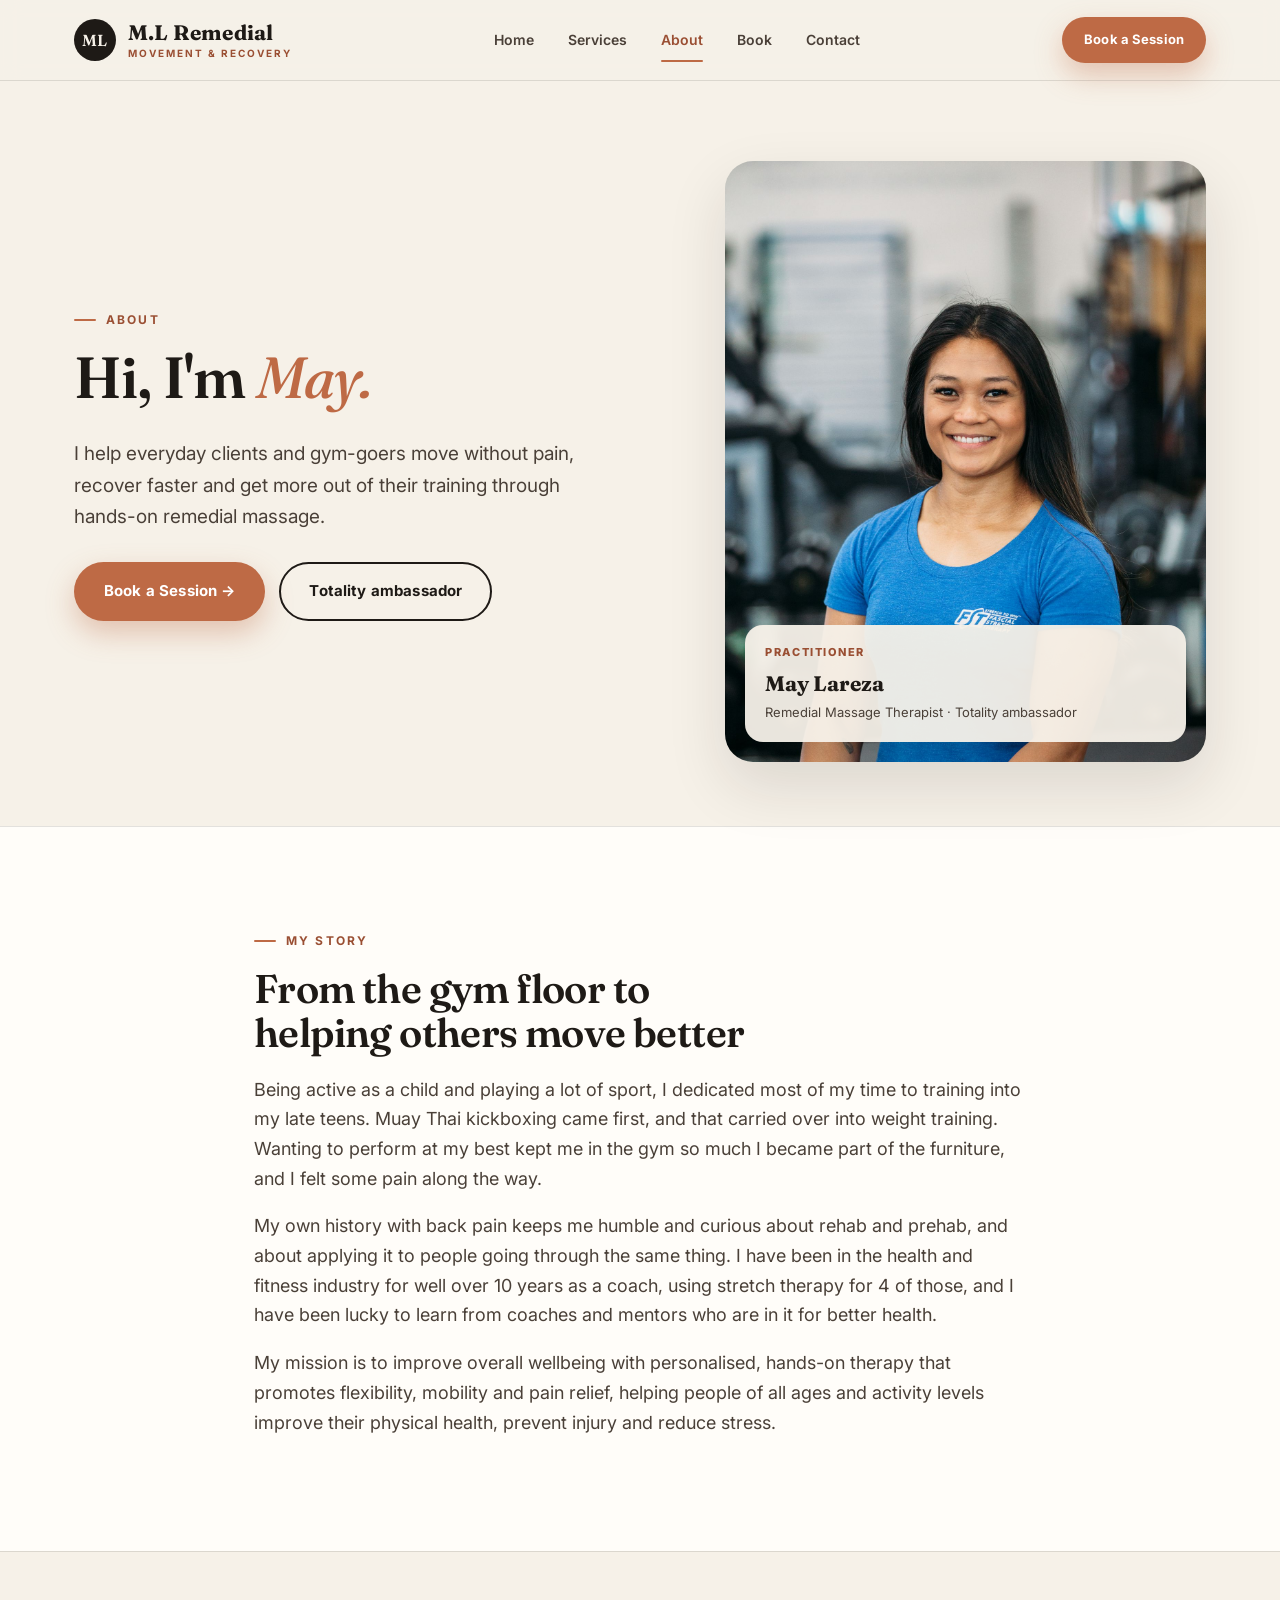
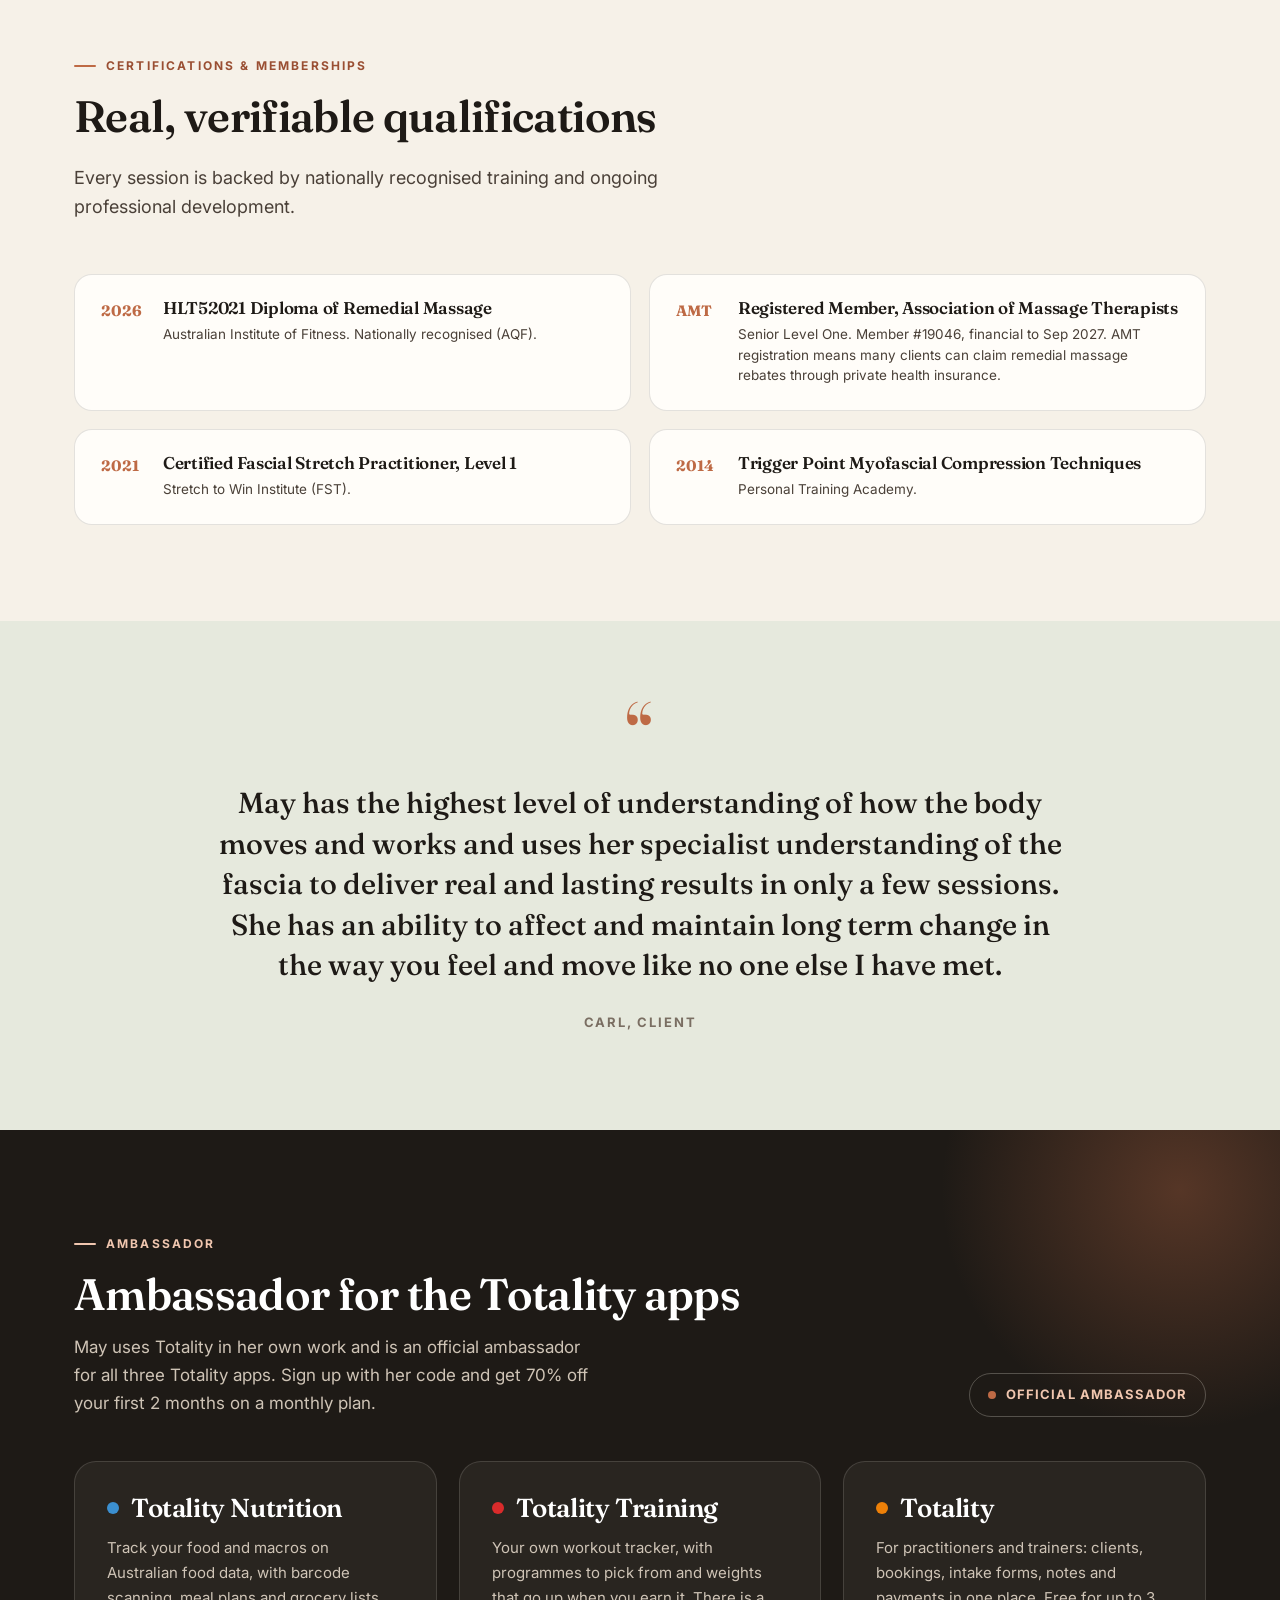
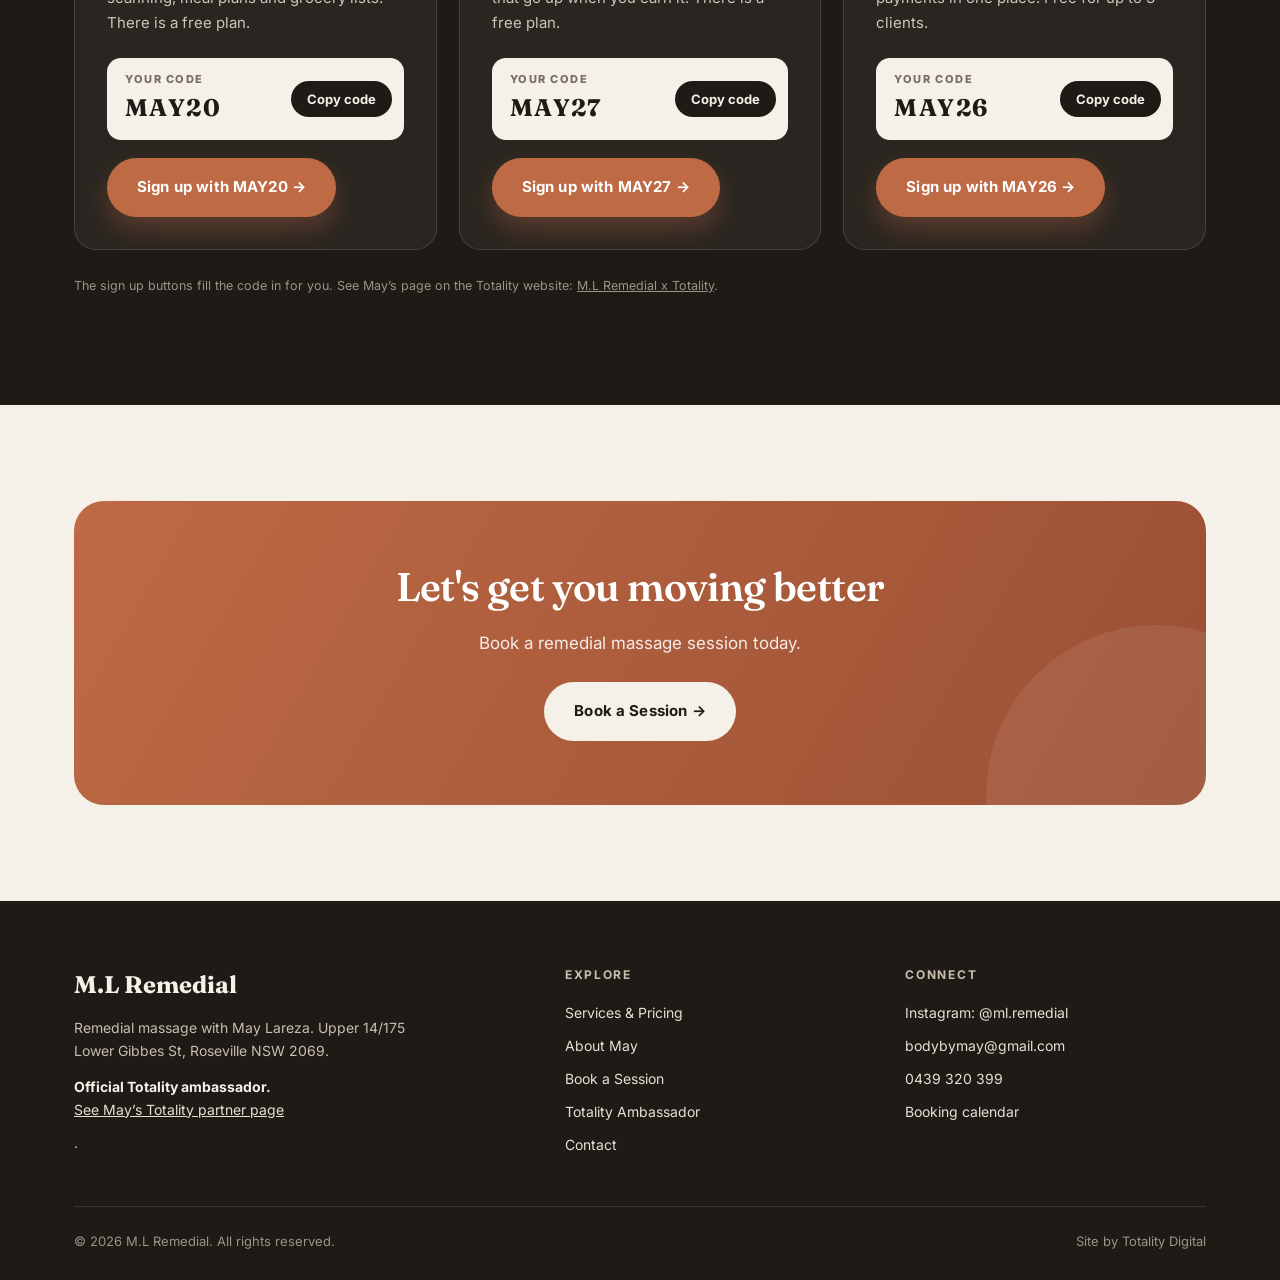
==== commit 01ed398e: "Ambassador section: all three Totality codes and a link to May's partner page Fixes the old codes (M" ====
--- a/about.html
+++ b/about.html
@@ -101,32 +101,41 @@
     <div class="amb-head">
       <div>
         <span class="eyebrow light">Ambassador</span>
-        <h2>Ambassador for Totality &amp; Totality Nutrition</h2>
-        <p>May uses Totality in her own work and is an official ambassador for both apps. Sign up with her code and get 20% off your first 2 months.</p>
+        <h2>Ambassador for the Totality apps</h2>
+        <p>May uses Totality in her own work and is an official ambassador for all three Totality apps. Sign up with her code and get 70% off your first 2 months on a monthly plan.</p>
       </div>
       <span class="amb-badge">Official ambassador</span>
     </div>
-    <div class="amb-grid">
+    <div class="amb-grid amb-grid--3">
+      <div class="amb-card">
+        <div class="amb-app"><span class="amb-dot nutrition"></span><h3>Totality Nutrition</h3></div>
+        <p>Track your food and macros on Australian food data, with barcode scanning, meal plans and grocery lists. There is a free plan.</p>
+        <div class="code-box">
+          <div><span class="code-label">Your code</span><span class="code">MAY20</span></div>
+          <button class="copy-btn" data-copy="MAY20">Copy code</button>
+        </div>
+        <a href="https://totalitynutrition.com.au/signup?ref=MAY20" target="_blank" rel="noopener" class="btn btn--primary">Sign up with MAY20 &rarr;</a>
+      </div>
+      <div class="amb-card">
+        <div class="amb-app"><span class="amb-dot training"></span><h3>Totality Training</h3></div>
+        <p>Your own workout tracker, with programmes to pick from and weights that go up when you earn it. There is a free plan.</p>
+        <div class="code-box">
+          <div><span class="code-label">Your code</span><span class="code">MAY27</span></div>
+          <button class="copy-btn" data-copy="MAY27">Copy code</button>
+        </div>
+        <a href="https://totality-training.vercel.app/training/auth?ref=MAY27" target="_blank" rel="noopener" class="btn btn--primary">Sign up with MAY27 &rarr;</a>
+      </div>
       <div class="amb-card">
         <div class="amb-app"><span class="amb-dot totality"></span><h3>Totality</h3></div>
-        <p>The all in one app for personal trainers and gyms. Programs, client check-ins and messaging in one place.</p>
+        <p>For practitioners and trainers: clients, bookings, intake forms, notes and payments in one place. Free for up to 3 clients.</p>
         <div class="code-box">
           <div><span class="code-label">Your code</span><span class="code">MAY26</span></div>
           <button class="copy-btn" data-copy="MAY26">Copy code</button>
         </div>
-        <a href="https://totality-omega.vercel.app/signup?ref=MAY26" target="_blank" rel="noopener" class="btn btn--primary">Sign up with MAY26 &rarr;</a>
-      </div>
-      <div class="amb-card">
-        <div class="amb-app"><span class="amb-dot nutrition"></span><h3>Totality Nutrition</h3></div>
-        <p>A simple macro tracker. Log your food, hit your calorie and protein targets, and see your vitamins and minerals.</p>
-        <div class="code-box">
-          <div><span class="code-label">Your code</span><span class="code">MAY26NUTRITION</span></div>
-          <button class="copy-btn" data-copy="MAY26NUTRITION">Copy code</button>
-        </div>
-        <a href="https://totality-nutrition.vercel.app/signup" target="_blank" rel="noopener" class="btn btn--primary">Sign up to Totality Nutrition &rarr;</a>
+        <a href="https://totalityapp.com.au/signup?ref=MAY26" target="_blank" rel="noopener" class="btn btn--primary">Sign up with MAY26 &rarr;</a>
       </div>
     </div>
-    <p class="amb-fine">Enter the code in the referral code box when you create your account on the web or the Android app. Learn more about <a href="https://totality360.com.au/totality.html" target="_blank" rel="noopener" style="text-decoration:underline;">Totality</a> and <a href="https://totality360.com.au/nutrition.html" target="_blank" rel="noopener" style="text-decoration:underline;">Totality Nutrition</a>.</p>
+    <p class="amb-fine">The sign up buttons fill the code in for you. See May’s page on the Totality website: <a href="https://totality360.com.au/partner/ml-remedial.html" target="_blank" rel="noopener" style="text-decoration:underline;">M.L Remedial x Totality</a>.</p>
   </div>
 </section>
 
@@ -146,7 +155,7 @@
       <div>
         <span class="footer-brand">M.L Remedial</span>
         <p>Remedial massage with May Lareza. Upper 14/175 Lower Gibbes St, Roseville NSW 2069.</p>
-        <p class="footer-amb"><strong>Ambassador for Totality &amp; Totality Nutrition.</strong> Use code MAY26 at signup.</p>
+        <p class="footer-amb"><strong>Official Totality ambassador.</strong> <a href="https://totality360.com.au/partner/ml-remedial.html" target="_blank" rel="noopener" style="text-decoration:underline;">See May’s Totality partner page</a>.</p>
       </div>
       <div>
         <h5>Explore</h5>
--- a/css/style.css
+++ b/css/style.css
@@ -261,6 +261,8 @@
 .amb-card .amb-dot{ width:12px; height:12px; border-radius:50%; }
 .amb-card .amb-dot.totality{ background:#ED8008; }
 .amb-card .amb-dot.nutrition{ background:#3B8FD0; }
+.amb-card .amb-dot.training{ background:#D92B2B; }
+.amb-grid--3{ grid-template-columns: repeat(3,1fr); }
 .amb-card h3{ font-size: 26px; color:#fff; margin:0; }
 .amb-card p{ color:#CFC4B6; font-size:15px; flex-grow:1; }
 .code-box{
@@ -363,7 +365,7 @@
   .page-hero .container, .split{ grid-template-columns: 1fr; gap: 40px; }
   .page-hero h1{ font-size: 42px; }
   .section-head h2, .split h2, .amb-head h2{ font-size: 34px; }
-  .grid-3, .grid-2, .certs-grid, .amb-grid, .book-options, .contact-grid{ grid-template-columns: 1fr; }
+  .grid-3, .grid-2, .certs-grid, .amb-grid, .amb-grid--3, .book-options, .contact-grid{ grid-template-columns: 1fr; }
   .amb-head{ grid-template-columns: 1fr; gap: 18px; }
   .steps{ grid-template-columns: repeat(2,1fr); }
   .footer-top{ grid-template-columns: 1fr; gap: 28px; }
